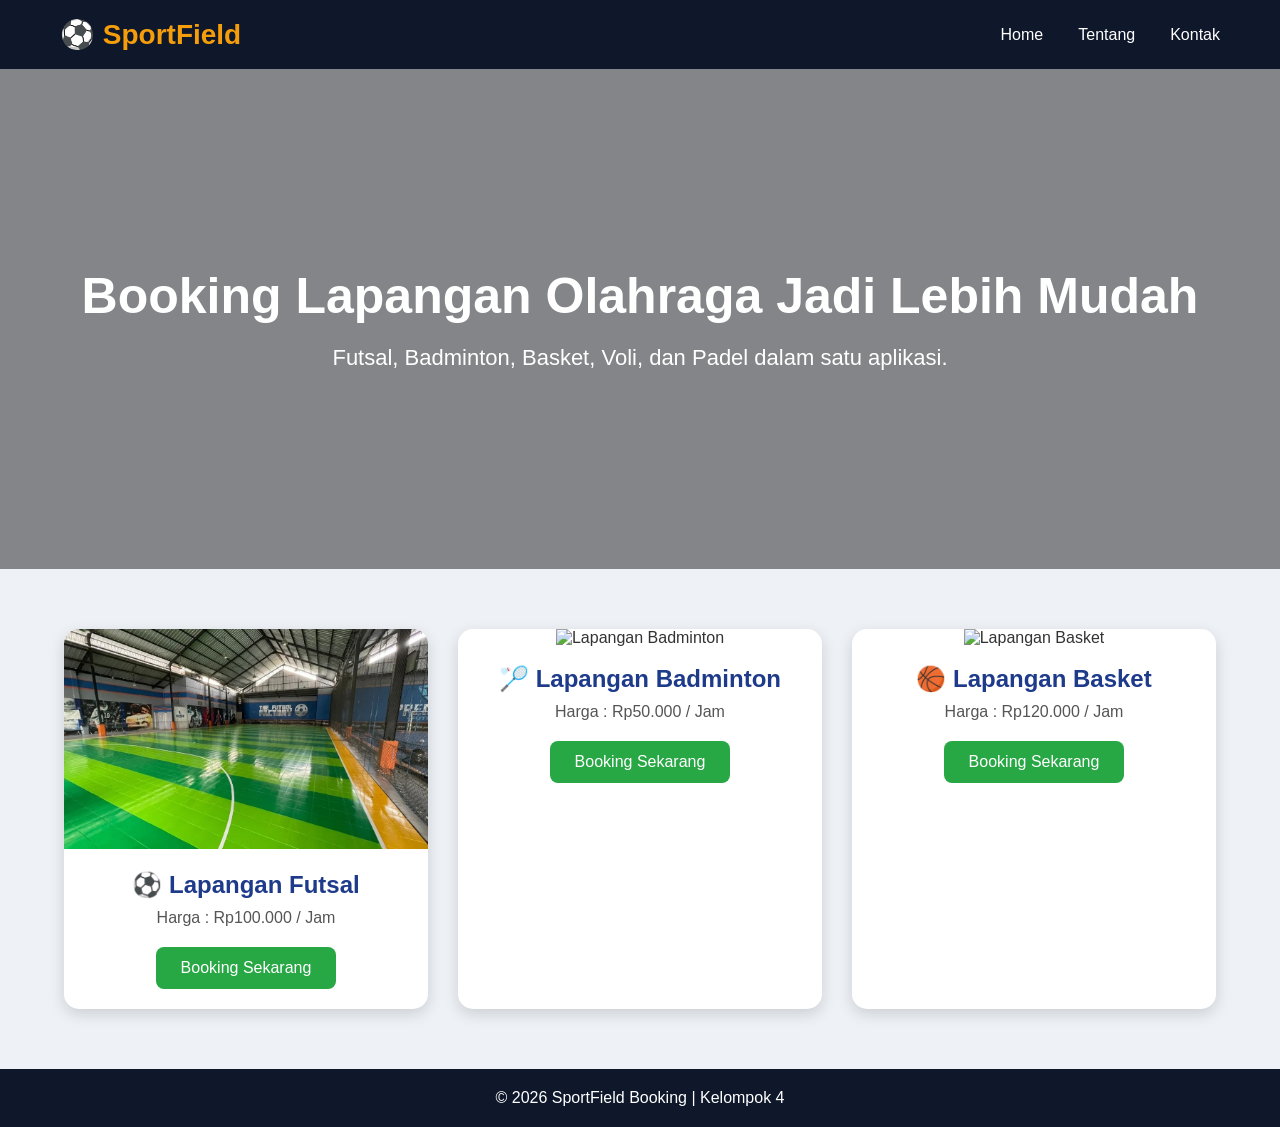
==== index.html @ d7b9b113 "membenarkan gambar" ====
<!DOCTYPE html>
<html lang="id">
<head>
    <meta charset="UTF-8">
    <meta name="viewport" content="width=device-width, initial-scale=1.0">
    <title>SportField Booking</title>
    <link rel="stylesheet" href="style.css">
</head>

<body>

    <nav class="navbar">
        <div class="logo">⚽ SportField</div>

        <ul>
            <li><a href="index.html">Home</a></li>
            <li><a href="tentang.html">Tentang</a></li>
            <li><a href="kontak.html">Kontak</a></li>
        </ul>
    </nav>

    <section class="hero">
        <div class="hero-text">
            <h1>Booking Lapangan Olahraga Jadi Lebih Mudah</h1>
            <p>Futsal, Badminton, Basket, Voli, dan Padel dalam satu aplikasi.</p>
        </div>
    </section>

    <section class="lapangan">

        <div class="card">
            <img src="image/futsal.webp" alt="Lapangan Futsal">
            <h2>⚽ Lapangan Futsal</h2>
            <p>Harga : Rp100.000 / Jam</p>
            <a href="booking.html">Booking Sekarang</a>
        </div>

        <div class="card">
            <img src="image/badminton.jpg" alt="Lapangan Badminton">
            <h2>🏸 Lapangan Badminton</h2>
            <p>Harga : Rp50.000 / Jam</p>
            <a href="booking.html">Booking Sekarang</a>
        </div>

        <div class="card">
            <img src="image/basket.jpg" alt="Lapangan Basket">
            <h2>🏀 Lapangan Basket</h2>
            <p>Harga : Rp120.000 / Jam</p>
            <a href="booking.html">Booking Sekarang</a>
        </div>

    </section>

    <footer>
        <p>© 2026 SportField Booking | Kelompok 4</p>
    </footer>

</body>
</html>
---- style.css ----
*{
    margin:0;
    padding:0;
    box-sizing:border-box;
}

body{
    font-family:'Poppins',sans-serif;
    background:#eef2f7;
    color:#333;
}

/* NAVBAR */

.navbar{
    background:#0f172a;
    display:flex;
    justify-content:space-between;
    align-items:center;
    padding:18px 60px;
}

.logo{
    font-size:28px;
    font-weight:bold;
    color:#f59e0b;
}

.navbar ul{
    display:flex;
    list-style:none;
    gap:35px;
}

.navbar ul li a{
    color:white;
    text-decoration:none;
    transition:.3s;
}

.navbar ul li a:hover{
    color:#f59e0b;
}

/* HERO */

.hero{
    height:500px;
    background:linear-gradient(rgba(0,0,0,.45),rgba(0,0,0,.45)),
    url("image/banner.jpg");
    background-size:cover;
    background-position:center;
    display:flex;
    justify-content:center;
    align-items:center;
    text-align:center;
    color:white;
}

.hero-text h1{
    font-size:50px;
    margin-bottom:20px;
}

.hero-text p{
    font-size:22px;
}

/* CARD */

.lapangan{
    width:90%;
    margin:60px auto;
    display:grid;
    grid-template-columns:repeat(auto-fit,minmax(300px,1fr));
    gap:30px;
}

.card{
    background:white;
    border-radius:15px;
    overflow:hidden;
    box-shadow:0 5px 15px rgba(0,0,0,.15);
    transition:.3s;
    text-align:center;
}

.card:hover{
    transform:translateY(-8px);
    box-shadow:0 10px 25px rgba(0,0,0,.25);
}

.card img{
    width:100%;
    height:220px;
    object-fit:cover;
}

.card h2{
    margin:18px 0 10px;
    color:#1e3a8a;
}

.card p{
    margin-bottom:20px;
    color:#555;
}

.card a{
    display:inline-block;
    margin-bottom:20px;
    padding:12px 25px;
    background:#28a745;
    color:white;
    text-decoration:none;
    border-radius:8px;
    transition:.3s;
}

.card a:hover{
    background:#1d7f33;
}

/* FORM */

form{
    width:450px;
    max-width:90%;
    margin:50px auto;
    background:white;
    padding:30px;
    border-radius:15px;
    box-shadow:0 5px 15px rgba(0,0,0,.15);
}

label{
    display:block;
    margin-top:15px;
    margin-bottom:8px;
    font-weight:bold;
}

input,
select{
    width:100%;
    padding:12px;
    border:1px solid #ccc;
    border-radius:8px;
    outline:none;
}

input:focus,
select:focus{
    border:2px solid #2563eb;
}

button{
    width:100%;
    margin-top:20px;
    padding:14px;
    border:none;
    border-radius:8px;
    background:#2563eb;
    color:white;
    font-size:16px;
    cursor:pointer;
}

button:hover{
    background:#1d4ed8;
}

#hasil{
    width:450px;
    max-width:90%;
    margin:20px auto;
    text-align:center;
    font-weight:bold;
    color:#2563eb;
}

/* TENTANG */

.tentang{
    width:90%;
    margin:60px auto;
    display:grid;
    grid-template-columns:repeat(auto-fit,minmax(300px,1fr));
    gap:30px;
}

.tentang .card{
    padding:25px;
    border-left:5px solid #2563eb;
}

.tentang h2{
    margin-bottom:15px;
    color:#2563eb;
}

.tentang p{
    line-height:1.7;
    text-align:justify;
}

/* FOOTER */

footer{
    background:#0f172a;
    color:white;
    text-align:center;
    padding:20px;
    margin-top:50px;
}
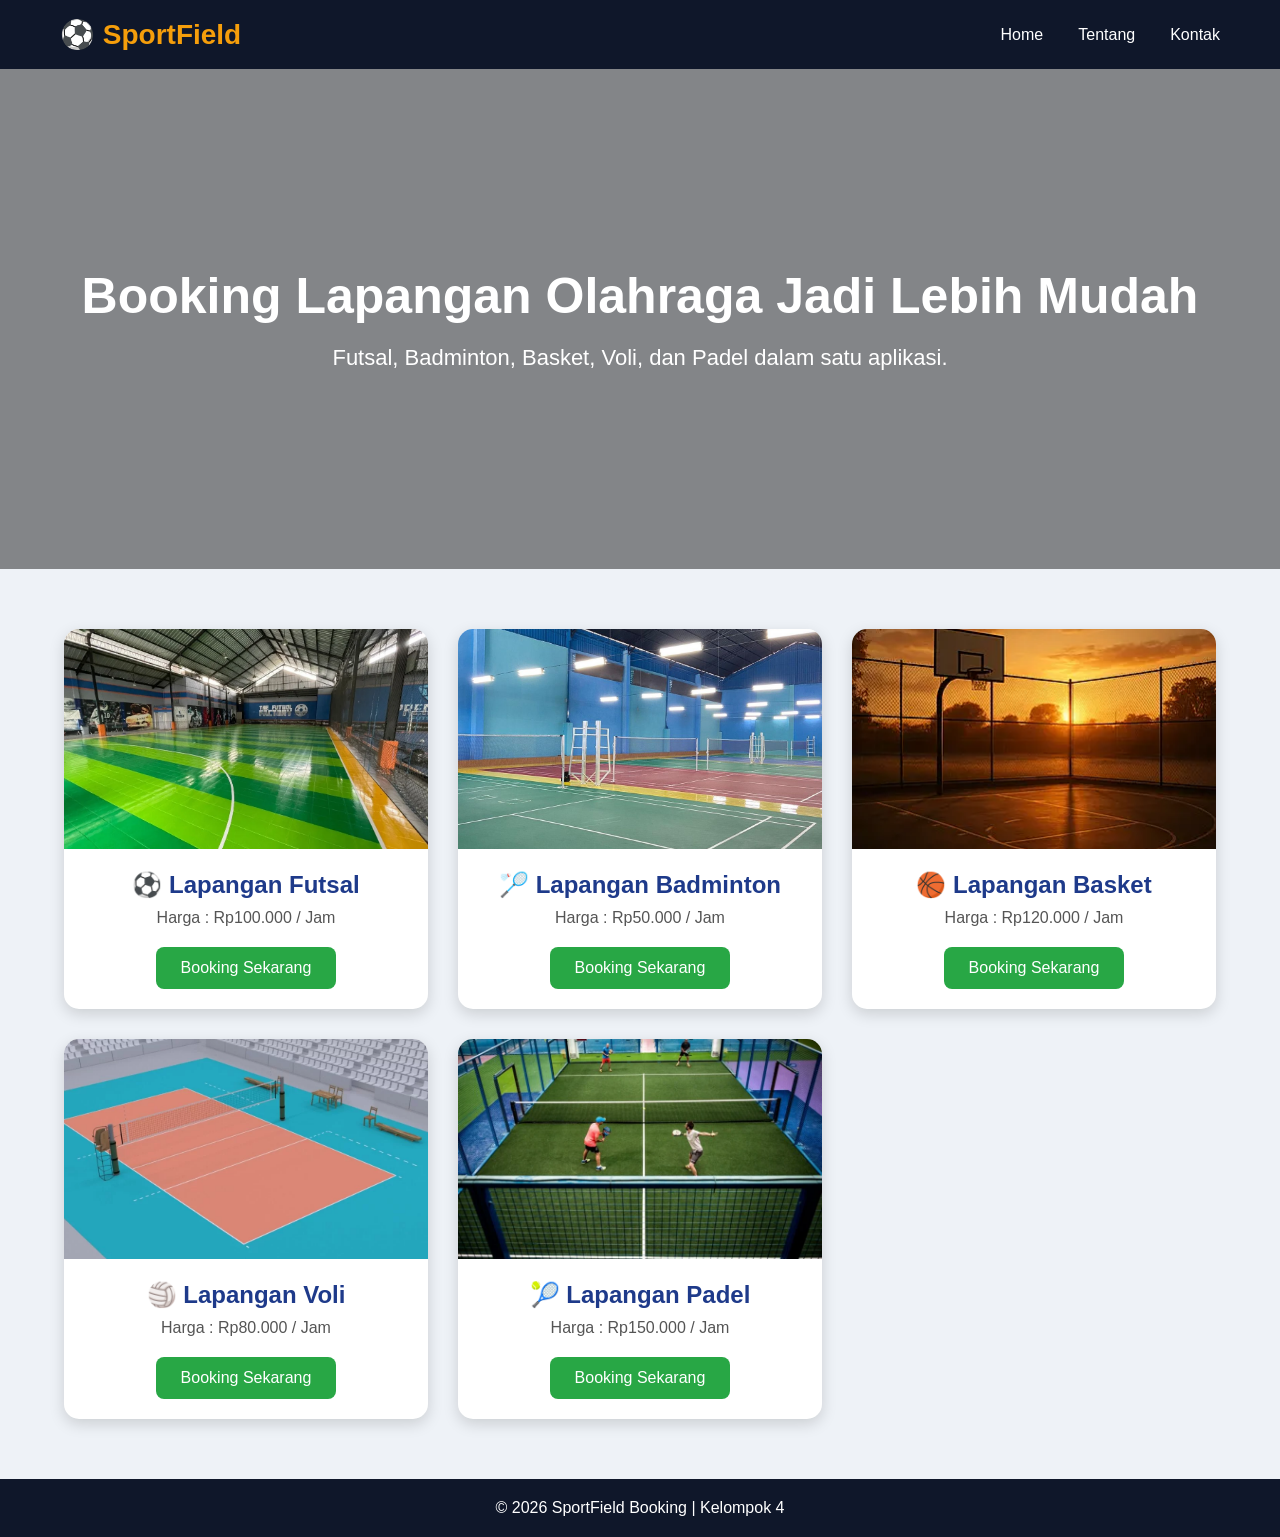
==== commit f76c6a83: "update" ====
--- a/index.html
+++ b/index.html
@@ -9,6 +9,7 @@
 
 <body>
 
+   
     <nav class="navbar">
         <div class="logo">⚽ SportField</div>
 
@@ -19,6 +20,7 @@
         </ul>
     </nav>
 
+
     <section class="hero">
         <div class="hero-text">
             <h1>Booking Lapangan Olahraga Jadi Lebih Mudah</h1>
@@ -26,6 +28,7 @@
         </div>
     </section>
 
+  
     <section class="lapangan">
 
         <div class="card">
@@ -36,21 +39,36 @@
         </div>
 
         <div class="card">
-            <img src="image/badminton.jpg" alt="Lapangan Badminton">
+            <img src="image/badminton.jpeg" alt="Lapangan Badminton">
             <h2>🏸 Lapangan Badminton</h2>
             <p>Harga : Rp50.000 / Jam</p>
             <a href="booking.html">Booking Sekarang</a>
         </div>
 
         <div class="card">
-            <img src="image/basket.jpg" alt="Lapangan Basket">
+            <img src="image/basket.webp" alt="Lapangan Basket">
             <h2>🏀 Lapangan Basket</h2>
             <p>Harga : Rp120.000 / Jam</p>
             <a href="booking.html">Booking Sekarang</a>
         </div>
 
+        <div class="card">
+            <img src="image/voli.webp" alt="Lapangan Voli">
+            <h2>🏐 Lapangan Voli</h2>
+            <p>Harga : Rp80.000 / Jam</p>
+            <a href="booking.html">Booking Sekarang</a>
+        </div>
+
+        <div class="card">
+            <img src="image/padel.webp" alt="Lapangan Padel">
+            <h2>🎾 Lapangan Padel</h2>
+            <p>Harga : Rp150.000 / Jam</p>
+            <a href="booking.html">Booking Sekarang</a>
+        </div>
+
     </section>
 
+  
     <footer>
         <p>© 2026 SportField Booking | Kelompok 4</p>
     </footer>
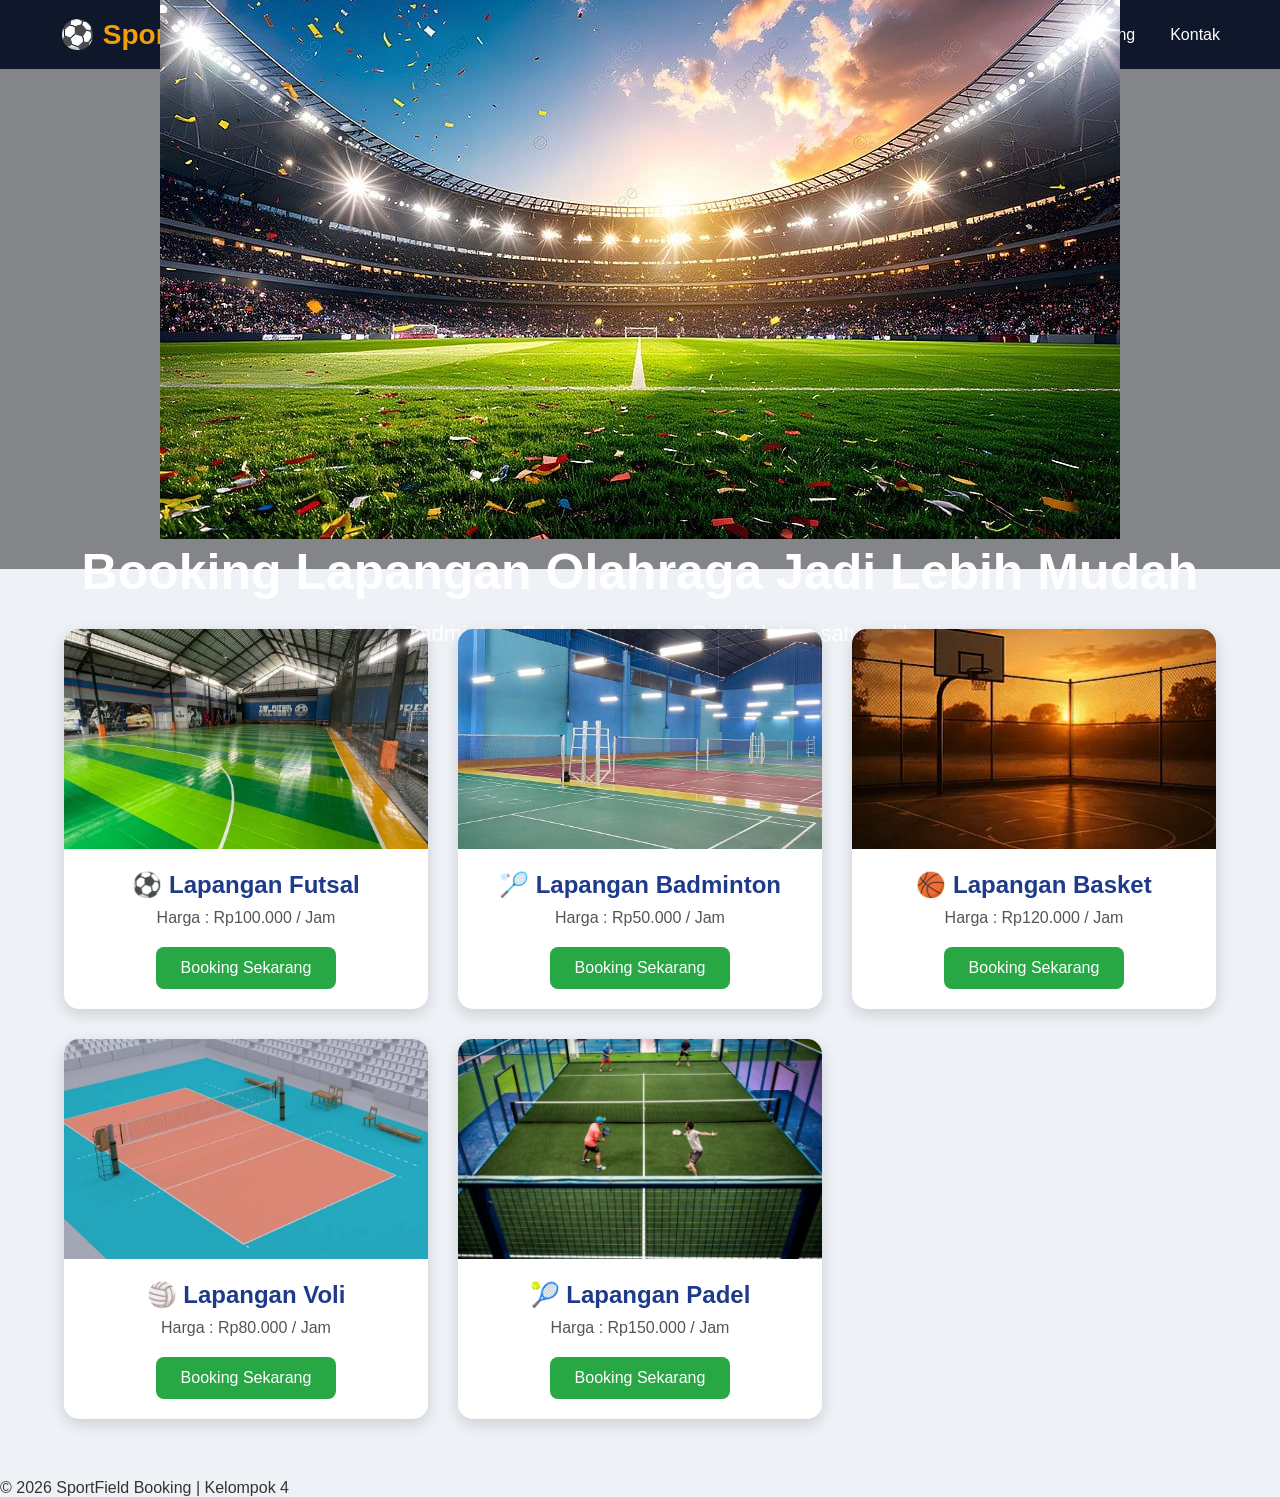
==== commit 262a7776: "update" ====
--- a/index.html
+++ b/index.html
@@ -23,6 +23,7 @@
 
     <section class="hero">
         <div class="hero-text">
+             <img src="image/lapangan.jpg">
             <h1>Booking Lapangan Olahraga Jadi Lebih Mudah</h1>
             <p>Futsal, Badminton, Basket, Voli, dan Padel dalam satu aplikasi.</p>
         </div>
--- a/style.css
+++ b/style.css
@@ -1,3 +1,7 @@
+.hero{
+    background: url("image/lapangan.jpg");
+}
+
 *{
     margin:0;
     padding:0;
@@ -124,92 +128,123 @@
 /* FORM */
 
 form{
-    width:450px;
+    width:600px;
     max-width:90%;
-    margin:50px auto;
-    background:white;
-    padding:30px;
-    border-radius:15px;
-    box-shadow:0 5px 15px rgba(0,0,0,.15);
+    margin:60px auto;
+    background:#fff;
+    padding:35px;
+    border-radius:18px;
+    box-shadow:0 10px 25px rgba(0,0,0,.15);
 }
 
 label{
     display:block;
-    margin-top:15px;
-    margin-bottom:8px;
-    font-weight:bold;
+    margin:15px 0 8px;
+    font-weight:600;
+    color:#1e293b;
 }
 
 input,
-select{
+select,
+textarea{
     width:100%;
     padding:12px;
-    border:1px solid #ccc;
-    border-radius:8px;
+    border:1px solid #d1d5db;
+    border-radius:10px;
+    font-size:16px;
     outline:none;
+    transition:.3s;
 }
 
 input:focus,
-select:focus{
-    border:2px solid #2563eb;
+select:focus,
+textarea:focus{
+    border-color:#2563eb;
+    box-shadow:0 0 8px rgba(37,99,235,.25);
+}
+
+textarea{
+    min-height:120px;
+    resize:vertical;
 }
 
 button{
     width:100%;
-    margin-top:20px;
+    margin-top:25px;
     padding:14px;
     border:none;
-    border-radius:8px;
+    border-radius:10px;
     background:#2563eb;
     color:white;
-    font-size:16px;
+    font-size:17px;
+    font-weight:bold;
     cursor:pointer;
+    transition:.3s;
 }
 
 button:hover{
     background:#1d4ed8;
-}
-
-#hasil{
-    width:450px;
-    max-width:90%;
-    margin:20px auto;
+    transform:translateY(-2px);
+}
+
+.kontak{
+    width:90%;
+    max-width:1200px;
+    margin:60px auto;
+    display:grid;
+    grid-template-columns:repeat(auto-fit,minmax(280px,1fr));
+    gap:25px;
+}
+
+.kontak .card{
+    padding:30px;
+}
+
+.maps{
+    width:90%;
+    max-width:1200px;
+    margin:60px auto;
+}
+
+.maps h2{
+    margin-bottom:20px;
+    color:#1e3a8a;
+}
+
+.hubungi{
+    width:90%;
+    max-width:900px;
+    margin:60px auto;
     text-align:center;
-    font-weight:bold;
-    color:#2563eb;
-}
-
-/* TENTANG */
-
-.tentang{
-    width:90%;
-    margin:60px auto;
-    display:grid;
-    grid-template-columns:repeat(auto-fit,minmax(300px,1fr));
-    gap:30px;
-}
-
-.tentang .card{
-    padding:25px;
-    border-left:5px solid #2563eb;
-}
-
-.tentang h2{
+}
+
+.hubungi h2{
+    color:#1e3a8a;
     margin-bottom:15px;
-    color:#2563eb;
-}
-
-.tentang p{
-    line-height:1.7;
-    text-align:justify;
-}
-
-/* FOOTER */
-
-footer{
-    background:#0f172a;
-    color:white;
-    text-align:center;
-    padding:20px;
-    margin-top:50px;
+}
+
+.hubungi p{
+    margin-bottom:25px;
+    font-size:18px;
+}
+
+.wa{
+    position:fixed;
+    right:25px;
+    bottom:25px;
+    width:60px;
+    height:60px;
+    background:#25D366;
+    color:white;
+    border-radius:50%;
+    display:flex;
+    justify-content:center;
+    align-items:center;
+    text-decoration:none;
+    font-size:28px;
+    box-shadow:0 5px 15px rgba(0,0,0,.3);
+}
+
+.wa:hover{
+    transform:scale(1.1);
 }
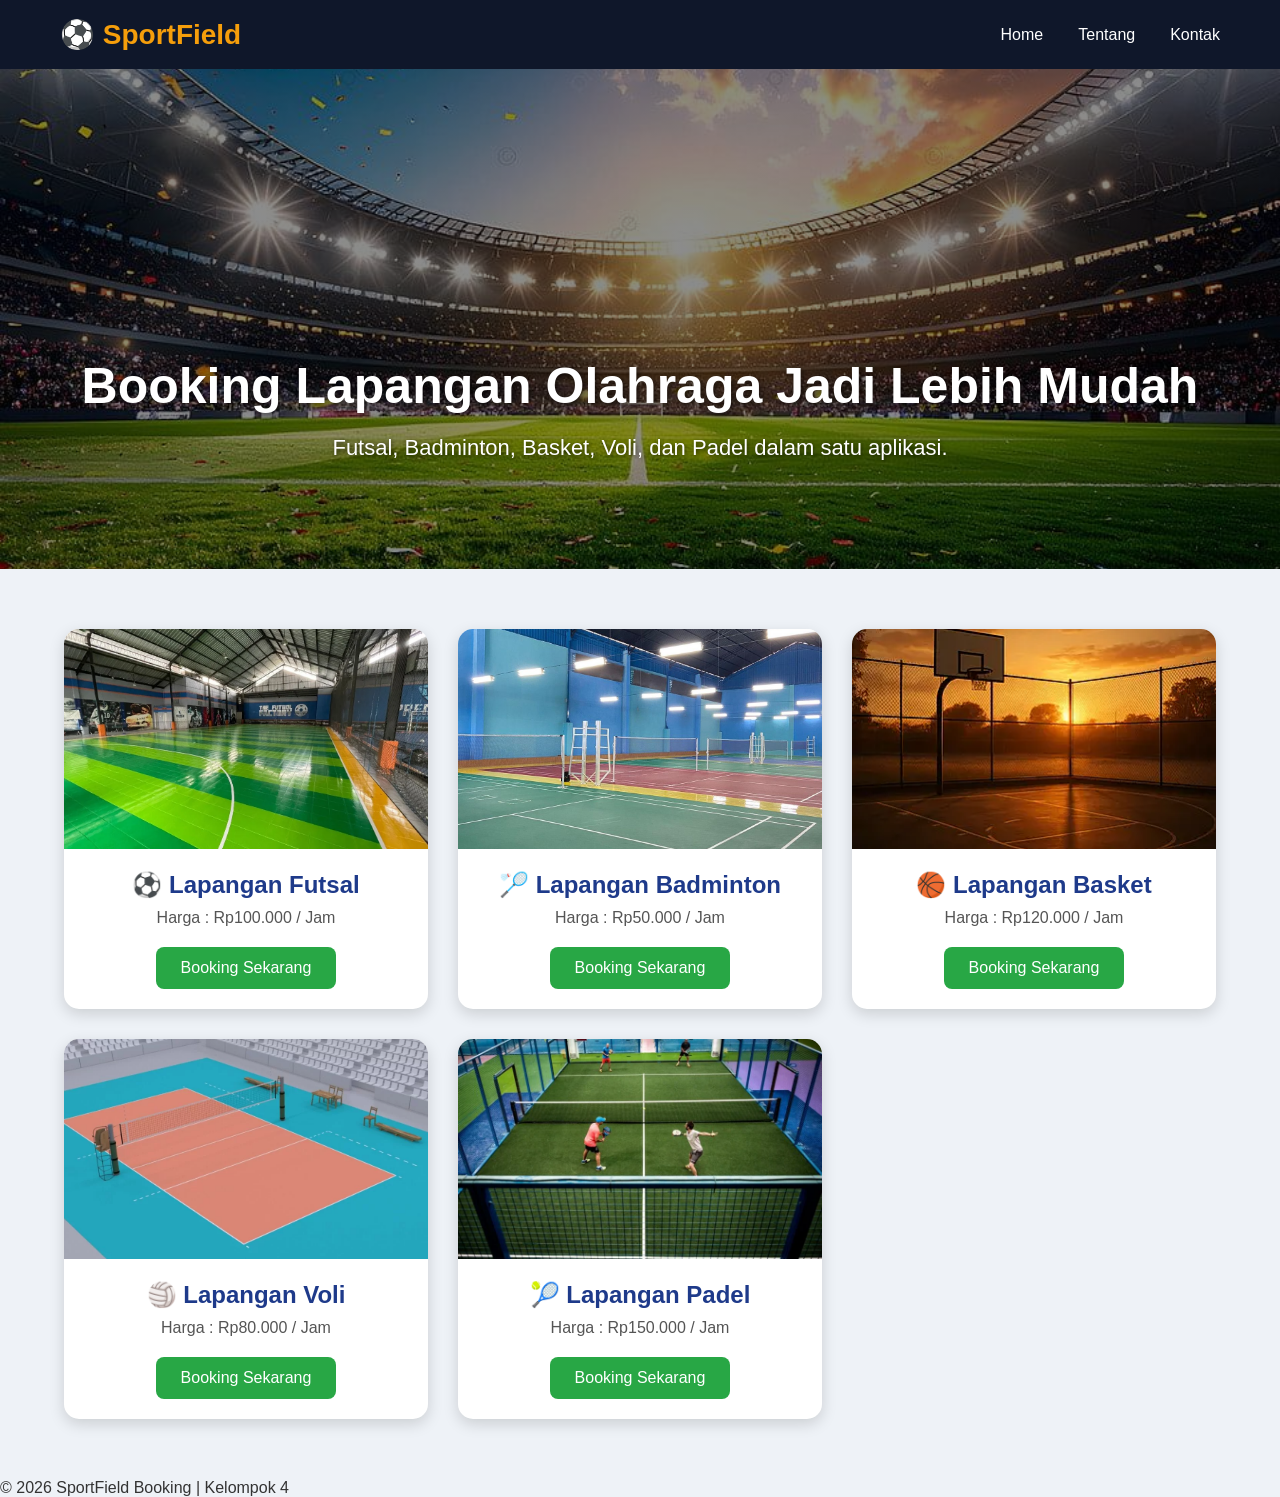
==== commit 94ab8a6e: "update" ====
--- a/index.html
+++ b/index.html
@@ -22,12 +22,12 @@
 
 
     <section class="hero">
-        <div class="hero-text">
-             <img src="image/lapangan.jpg">
-            <h1>Booking Lapangan Olahraga Jadi Lebih Mudah</h1>
-            <p>Futsal, Badminton, Basket, Voli, dan Padel dalam satu aplikasi.</p>
-        </div>
-    </section>
+    <img src="image/lapangan.jpg" alt="Lapangan Olahraga" class="hero-img">
+    <div class="hero-text">
+        <h1>Booking Lapangan Olahraga Jadi Lebih Mudah</h1>
+        <p>Futsal, Badminton, Basket, Voli, dan Padel dalam satu aplikasi.</p>
+    </div>
+</section>
 
   
     <section class="lapangan">
--- a/style.css
+++ b/style.css
@@ -1,3 +1,37 @@
+.hero {
+    position: relative;
+    width: 100%;
+    height: 500px;
+    overflow: hidden;
+}
+
+.hero-img {
+    width: 100%;
+    height: 100%;
+    object-fit: cover;
+    position: absolute;
+    top: 0;
+    left: 0;
+    z-index: -1;
+}
+
+.hero-text {
+    position: relative;
+    z-index: 1;
+    text-align: center;
+    color: white;
+    padding-top: 180px;
+}
+
+.hero-text h1 {
+    font-size: 2.5rem;
+    text-shadow: 2px 2px 6px rgba(0,0,0,0.6);
+}
+
+.hero-text p {
+    font-size: 1.1rem;
+    text-shadow: 1px 1px 4px rgba(0,0,0,0.6);
+}
 .hero{
     background: url("image/lapangan.jpg");
 }
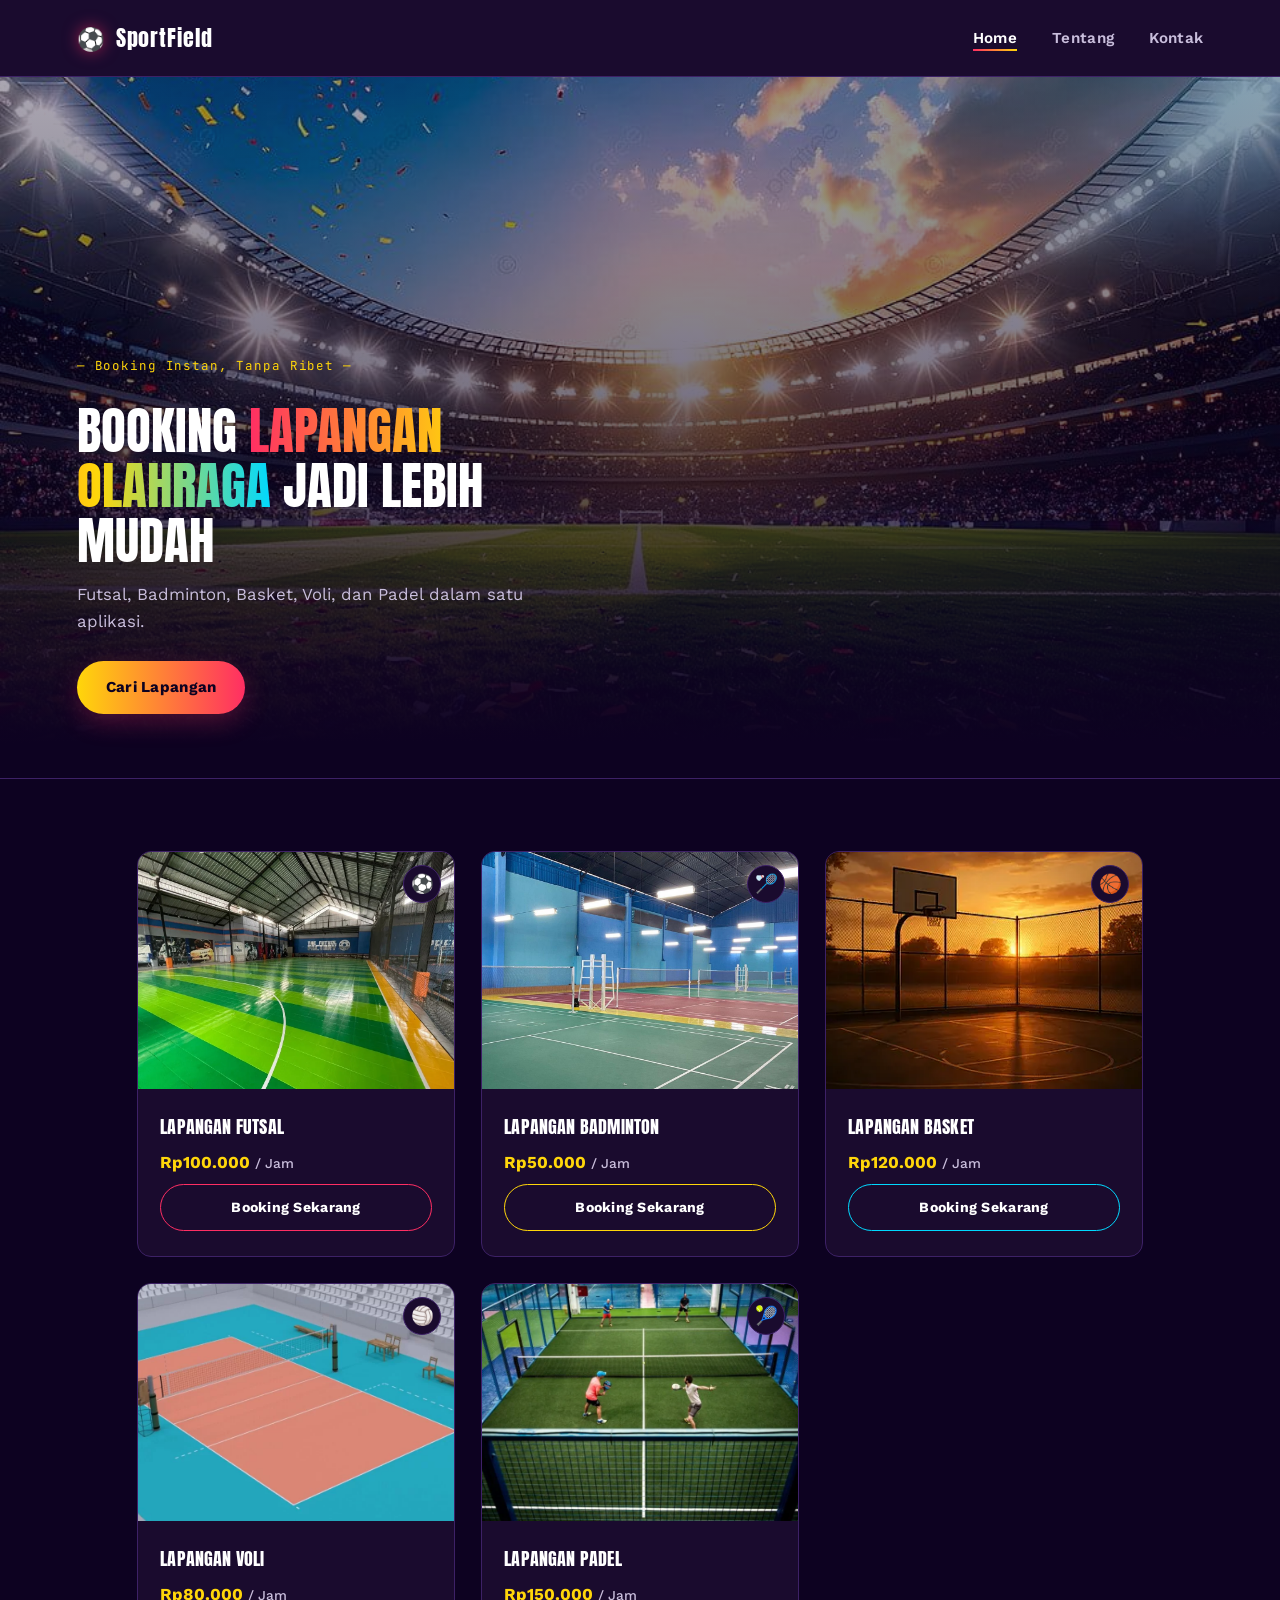
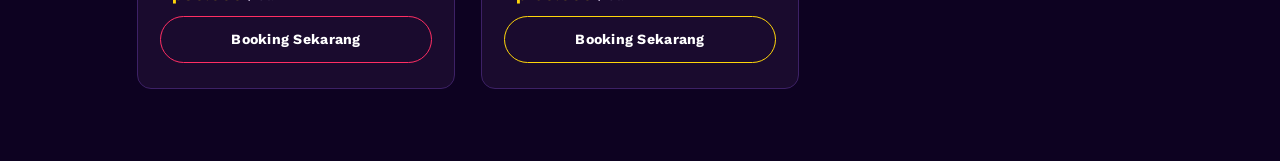
==== commit fcd4c953: "update" ====
--- a/index.html
+++ b/index.html
@@ -4,75 +4,91 @@
     <meta charset="UTF-8">
     <meta name="viewport" content="width=device-width, initial-scale=1.0">
     <title>SportField Booking</title>
+    <link rel="preconnect" href="https://fonts.googleapis.com">
+    <link rel="preconnect" href="https://fonts.gstatic.com" crossorigin>
+    <link href="https://fonts.googleapis.com/css2?family=Anton&family=Work+Sans:wght@400;500;600;700&family=JetBrains+Mono:wght@500;700&display=swap" rel="stylesheet">
     <link rel="stylesheet" href="style.css">
 </head>
 
 <body>
 
-   
-    <nav class="navbar">
-        <div class="logo">⚽ SportField</div>
+<nav class="navbar">
+    <div class="logo"><span class="logo-mark">⚽</span> SportField</div>
 
-        <ul>
-            <li><a href="index.html">Home</a></li>
-            <li><a href="tentang.html">Tentang</a></li>
-            <li><a href="kontak.html">Kontak</a></li>
-        </ul>
-    </nav>
+    <ul>
+        <li><a href="index.html" class="active">Home</a></li>
+        <li><a href="tentang.html">Tentang</a></li>
+        <li><a href="kontak.html">Kontak</a></li>
+    </ul>
+</nav>
 
-
-    <section class="hero">
+<section class="hero">
     <img src="image/lapangan.jpg" alt="Lapangan Olahraga" class="hero-img">
+    <div class="hero-overlay"></div>
     <div class="hero-text">
-        <h1>Booking Lapangan Olahraga Jadi Lebih Mudah</h1>
+        <span class="eyebrow">— Booking Instan, Tanpa Ribet —</span>
+        <h1>Booking <span>Lapangan Olahraga</span> Jadi Lebih Mudah</h1>
         <p>Futsal, Badminton, Basket, Voli, dan Padel dalam satu aplikasi.</p>
+        <a href="booking.html" class="btn-cta">Cari Lapangan</a>
     </div>
 </section>
 
-  
-    <section class="lapangan">
+<section class="lapangan">
 
-        <div class="card">
+    <div class="card">
+        <div class="card-img">
             <img src="image/futsal.webp" alt="Lapangan Futsal">
-            <h2>⚽ Lapangan Futsal</h2>
-            <p>Harga : Rp100.000 / Jam</p>
-            <a href="booking.html">Booking Sekarang</a>
+            <span class="card-badge">⚽</span>
         </div>
+        <div class="card-body">
+            <h2>Lapangan Futsal</h2>
+            <p class="price">Rp100.000 <span>/ Jam</span></p>
+            <a href="booking.html" class="btn-book">Booking Sekarang</a>
+        </div>
+    </div>
 
-        <div class="card">
+    <div class="card">
+        <div class="card-img">
             <img src="image/badminton.jpeg" alt="Lapangan Badminton">
-            <h2>🏸 Lapangan Badminton</h2>
-            <p>Harga : Rp50.000 / Jam</p>
-            <a href="booking.html">Booking Sekarang</a>
+            <span class="card-badge">🏸</span>
         </div>
+        <div class="card-body">
+            <h2>Lapangan Badminton</h2>
+            <p class="price">Rp50.000 <span>/ Jam</span></p>
+            <a href="booking.html" class="btn-book">Booking Sekarang</a>
+        </div>
+    </div>
 
-        <div class="card">
+    <div class="card">
+        <div class="card-img">
             <img src="image/basket.webp" alt="Lapangan Basket">
-            <h2>🏀 Lapangan Basket</h2>
-            <p>Harga : Rp120.000 / Jam</p>
-            <a href="booking.html">Booking Sekarang</a>
+            <span class="card-badge">🏀</span>
         </div>
+        <div class="card-body">
+            <h2>Lapangan Basket</h2>
+            <p class="price">Rp120.000 <span>/ Jam</span></p>
+            <a href="booking.html" class="btn-book">Booking Sekarang</a>
+        </div>
+    </div>
 
-        <div class="card">
+    <div class="card">
+        <div class="card-img">
             <img src="image/voli.webp" alt="Lapangan Voli">
-            <h2>🏐 Lapangan Voli</h2>
-            <p>Harga : Rp80.000 / Jam</p>
-            <a href="booking.html">Booking Sekarang</a>
+            <span class="card-badge">🏐</span>
         </div>
+        <div class="card-body">
+            <h2>Lapangan Voli</h2>
+            <p class="price">Rp80.000 <span>/ Jam</span></p>
+            <a href="booking.html" class="btn-book">Booking Sekarang</a>
+        </div>
+    </div>
 
-        <div class="card">
+    <div class="card">
+        <div class="card-img">
             <img src="image/padel.webp" alt="Lapangan Padel">
-            <h2>🎾 Lapangan Padel</h2>
-            <p>Harga : Rp150.000 / Jam</p>
-            <a href="booking.html">Booking Sekarang</a>
+            <span class="card-badge">🎾</span>
         </div>
-
-    </section>
-
-  
-    <footer>
-        <p>© 2026 SportField Booking | Kelompok 4</p>
-    </footer>
-
-</body>
-</html>+        <div class="card-body">
+            <h2>Lapangan Padel</h2>
+            <p class="price">Rp150.000 <span>/ Jam</span></p>
+            <a href="booking.html" class="btn-book">Booking Sekarang</a>
--- a/style.css
+++ b/style.css
@@ -1,284 +1,747 @@
+:root {
+    --pitch: #0D0221;
+    --pitch-2: #1A0B2E;
+    --line: #3D2166;
+    --magenta: #FF2E63;
+    --yellow: #FFD60A;
+    --cyan: #00D9FF;
+    --ink: #FFFFFF;
+    --ink-dim: #C9BEDC;
+}
+
+* {
+    margin: 0;
+    padding: 0;
+    box-sizing: border-box;
+}
+
+html {
+    scroll-behavior: smooth;
+}
+
+body {
+    background: var(--pitch);
+    color: var(--ink);
+    font-family: 'Work Sans', sans-serif;
+    line-height: 1.6;
+    overflow-x: hidden;
+}
+
+.navbar {
+    display: flex;
+    justify-content: space-between;
+    align-items: center;
+    padding: 20px 6vw;
+    background: var(--pitch-2);
+    border-bottom: 1px solid var(--line);
+    position: sticky;
+    top: 0;
+    z-index: 10;
+}
+
+.logo {
+    font-family: 'Anton', sans-serif;
+    letter-spacing: 0.04em;
+    font-size: 1.4rem;
+    color: var(--ink);
+    display: flex;
+    align-items: center;
+    gap: 10px;
+}
+
+.logo-mark {
+    display: inline-flex;
+    filter: drop-shadow(0 0 8px rgba(255, 46, 99, 0.55));
+}
+
+.navbar ul {
+    list-style: none;
+    display: flex;
+    gap: 2.2rem;
+}
+
+.navbar a {
+    text-decoration: none;
+    color: var(--ink-dim);
+    font-weight: 600;
+    font-size: 0.95rem;
+    letter-spacing: 0.02em;
+    position: relative;
+    padding-bottom: 4px;
+    transition: color 0.2s ease;
+}
+
+.navbar a::after {
+    content: "";
+    position: absolute;
+    left: 0;
+    bottom: 0;
+    width: 0%;
+    height: 2px;
+    background: linear-gradient(90deg, var(--magenta), var(--yellow));
+    transition: width 0.25s ease;
+}
+
+.navbar a:hover,
+.navbar a.active {
+    color: var(--ink);
+}
+
+.navbar a:hover::after,
+.navbar a.active::after {
+    width: 100%;
+}
+
+.page-header {
+    position: relative;
+    padding: 6.5rem 6vw 5rem;
+    text-align: center;
+    overflow: hidden;
+    background: var(--pitch);
+    border-bottom: 1px solid var(--line);
+}
+
+.page-header::before {
+    content: "";
+    position: absolute;
+    inset: 0;
+    background:
+        radial-gradient(ellipse 60% 50% at 20% 0%, rgba(255, 46, 99, 0.25), transparent 60%),
+        radial-gradient(ellipse 60% 50% at 80% 10%, rgba(0, 217, 255, 0.22), transparent 60%),
+        radial-gradient(ellipse 50% 40% at 50% 100%, rgba(255, 214, 10, 0.12), transparent 60%);
+    pointer-events: none;
+}
+
+.page-header-inner {
+    position: relative;
+    z-index: 1;
+    max-width: 720px;
+    margin: 0 auto;
+}
+
+.eyebrow {
+    display: inline-block;
+    font-family: 'JetBrains Mono', monospace;
+    font-size: 0.78rem;
+    letter-spacing: 0.15em;
+    color: var(--yellow);
+    margin-bottom: 1.1rem;
+}
+
+.page-header h1 {
+    font-family: 'Anton', sans-serif;
+    font-weight: 400;
+    font-size: clamp(2.3rem, 6vw, 3.8rem);
+    line-height: 1.05;
+    letter-spacing: 0.01em;
+    text-transform: uppercase;
+}
+
+.page-header h1 span {
+    background: linear-gradient(90deg, var(--magenta), var(--yellow) 55%, var(--cyan));
+    -webkit-background-clip: text;
+    background-clip: text;
+    color: transparent;
+}
+
+.page-header p {
+    margin-top: 1rem;
+    color: var(--ink-dim);
+    font-size: 1.05rem;
+}
+
 .hero {
     position: relative;
-    width: 100%;
-    height: 500px;
+    height: 78vh;
+    min-height: 460px;
     overflow: hidden;
+    display: flex;
+    align-items: flex-end;
+    border-bottom: 1px solid var(--line);
 }
 
 .hero-img {
+    position: absolute;
+    inset: 0;
     width: 100%;
     height: 100%;
     object-fit: cover;
+    filter: saturate(1.05) contrast(1.02);
+}
+
+.hero-overlay {
+    position: absolute;
+    inset: 0;
+    background:
+        linear-gradient(0deg, var(--pitch) 5%, rgba(13, 2, 33, 0.55) 55%, rgba(13, 2, 33, 0.35) 100%),
+        radial-gradient(ellipse 70% 60% at 15% 100%, rgba(255, 46, 99, 0.35), transparent 60%),
+        radial-gradient(ellipse 60% 50% at 90% 0%, rgba(0, 217, 255, 0.28), transparent 60%);
+}
+
+.hero-text {
+    position: relative;
+    z-index: 1;
+    max-width: 640px;
+    padding: 0 6vw 4rem;
+}
+
+.hero-text .eyebrow {
+    color: var(--yellow);
+}
+
+.hero-text h1 {
+    font-family: 'Anton', sans-serif;
+    font-weight: 400;
+    font-size: clamp(2rem, 5vw, 3.2rem);
+    line-height: 1.08;
+    text-transform: uppercase;
+    margin: 0.6rem 0 0.8rem;
+}
+
+.hero-text h1 span {
+    background: linear-gradient(90deg, var(--magenta), var(--yellow) 55%, var(--cyan));
+    -webkit-background-clip: text;
+    background-clip: text;
+    color: transparent;
+}
+
+.hero-text p {
+    color: var(--ink-dim);
+    font-size: 1.05rem;
+    margin-bottom: 1.6rem;
+}
+
+.btn-cta {
+    display: inline-block;
+    text-decoration: none;
+    font-family: 'Work Sans', sans-serif;
+    font-weight: 700;
+    font-size: 0.95rem;
+    letter-spacing: 0.02em;
+    color: var(--pitch);
+    background: linear-gradient(90deg, var(--yellow), var(--magenta));
+    padding: 0.9rem 1.8rem;
+    border-radius: 999px;
+    transition: transform 0.2s ease, box-shadow 0.2s ease;
+    box-shadow: 0 8px 24px rgba(255, 46, 99, 0.25);
+}
+
+.btn-cta:hover {
+    transform: translateY(-2px);
+    box-shadow: 0 12px 30px rgba(255, 46, 99, 0.35);
+}
+
+.lapangan {
+    display: grid;
+    grid-template-columns: repeat(3, 1fr);
+    gap: 1.6rem;
+    max-width: 1160px;
+    margin: 4.5rem auto;
+    padding: 0 6vw;
+}
+
+.lapangan .card {
+    background: var(--pitch-2);
+    border: 1px solid var(--line);
+    border-radius: 14px;
+    overflow: hidden;
+    padding: 0;
+    display: flex;
+    flex-direction: column;
+}
+
+.lapangan .card::before {
+    content: none;
+}
+
+.card-img {
+    position: relative;
+    aspect-ratio: 4 / 3;
+    overflow: hidden;
+}
+
+.card-img img {
+    width: 100%;
+    height: 100%;
+    object-fit: cover;
+    display: block;
+    transition: transform 0.35s ease;
+}
+
+.lapangan .card:hover .card-img img {
+    transform: scale(1.06);
+}
+
+.card-badge {
+    position: absolute;
+    top: 0.8rem;
+    right: 0.8rem;
+    width: 2.4rem;
+    height: 2.4rem;
+    border-radius: 50%;
+    background: var(--pitch-2);
+    border: 1px solid var(--line);
+    display: flex;
+    align-items: center;
+    justify-content: center;
+    font-size: 1.15rem;
+}
+
+.card-body {
+    padding: 1.4rem 1.4rem 1.6rem;
+    display: flex;
+    flex-direction: column;
+    gap: 0.5rem;
+    flex: 1;
+}
+
+.card-body h2 {
+    font-family: 'Anton', sans-serif;
+    font-weight: 400;
+    font-size: 1.15rem;
+    text-transform: uppercase;
+    letter-spacing: 0.01em;
+}
+
+.card-body .price {
+    color: var(--yellow);
+    font-weight: 700;
+    font-size: 1.05rem;
+}
+
+.card-body .price span {
+    color: var(--ink-dim);
+    font-weight: 500;
+    font-size: 0.85rem;
+}
+
+.btn-book {
+    margin-top: auto;
+    display: inline-block;
+    text-align: center;
+    text-decoration: none;
+    font-weight: 700;
+    font-size: 0.88rem;
+    letter-spacing: 0.02em;
+    color: var(--ink);
+    background: transparent;
+    border: 1.5px solid var(--cyan);
+    padding: 0.7rem 1rem;
+    border-radius: 999px;
+    transition: background 0.2s ease, color 0.2s ease, transform 0.2s ease;
+}
+
+.btn-book:hover {
+    background: linear-gradient(90deg, var(--cyan), var(--magenta));
+    border-color: transparent;
+    color: var(--pitch);
+    transform: translateY(-2px);
+}
+
+.lapangan .card:nth-child(3n+1) .btn-book { border-color: var(--magenta); }
+.lapangan .card:nth-child(3n+2) .btn-book { border-color: var(--yellow); }
+.lapangan .card:nth-child(3n+3) .btn-book { border-color: var(--cyan); }
+
+.tentang {
+    display: grid;
+    grid-template-columns: repeat(2, 1fr);
+    gap: 1.6rem;
+    max-width: 1080px;
+    margin: 4.5rem auto;
+    padding: 0 6vw;
+}
+
+.tentang .card {
+    position: relative;
+    background: var(--pitch-2);
+    border: 1px solid var(--line);
+    border-radius: 10px;
+    padding: 2.2rem 2rem 2rem;
+    transition: transform 0.25s ease, border-color 0.25s ease;
+    overflow: hidden;
+    text-align: left;
+}
+
+.tentang .card:hover {
+    transform: translateY(-4px);
+    border-color: var(--magenta);
+}
+
+.tentang .card::before {
+    content: "";
     position: absolute;
     top: 0;
     left: 0;
-    z-index: -1;
-}
-
-.hero-text {
-    position: relative;
-    z-index: 1;
+    right: 0;
+    height: 4px;
+    background: linear-gradient(90deg, var(--magenta), var(--yellow), var(--cyan));
+}
+
+.card-wide {
+    grid-column: 1 / -1;
+}
+
+.card-tag {
+    font-family: 'JetBrains Mono', monospace;
+    font-size: 0.72rem;
+    letter-spacing: 0.14em;
+    color: var(--yellow);
+    margin-bottom: 0.8rem;
+}
+
+.tentang .card h2 {
+    font-family: 'Anton', sans-serif;
+    font-weight: 400;
+    font-size: 1.4rem;
+    letter-spacing: 0.01em;
+    text-transform: uppercase;
+    margin-bottom: 1rem;
+    display: flex;
+    align-items: center;
+    gap: 0.6rem;
+}
+
+.tentang .card .ico {
+    font-size: 1.3rem;
+}
+
+.tentang .card p {
+    color: var(--ink-dim);
+    font-size: 0.98rem;
+    line-height: 1.7;
+}
+
+.goal-list {
+    list-style: none;
+    display: flex;
+    flex-direction: column;
+    gap: 0.85rem;
+}
+
+.goal-list li {
+    position: relative;
+    padding-left: 1.5rem;
+    color: var(--ink-dim);
+    font-size: 0.98rem;
+}
+
+.goal-list li::before {
+    content: "";
+    position: absolute;
+    left: 0;
+    top: 0.5em;
+    width: 8px;
+    height: 8px;
+    background: var(--cyan);
+    border-radius: 2px;
+    transform: rotate(45deg);
+}
+
+.goal-list li:nth-child(2)::before { background: var(--magenta); }
+.goal-list li:nth-child(3)::before { background: var(--yellow); }
+.goal-list li:nth-child(4)::before { background: var(--cyan); }
+
+.facility-grid {
+    display: grid;
+    grid-template-columns: repeat(3, 1fr);
+    gap: 0.9rem;
+}
+
+.facility-tile {
+    display: flex;
+    flex-direction: column;
+    align-items: center;
+    gap: 0.6rem;
+    padding: 1.4rem 0.8rem;
+    background: var(--pitch);
+    border: 1px solid var(--line);
+    border-radius: 8px;
     text-align: center;
-    color: white;
-    padding-top: 180px;
-}
-
-.hero-text h1 {
-    font-size: 2.5rem;
-    text-shadow: 2px 2px 6px rgba(0,0,0,0.6);
-}
-
-.hero-text p {
-    font-size: 1.1rem;
-    text-shadow: 1px 1px 4px rgba(0,0,0,0.6);
-}
-.hero{
-    background: url("image/lapangan.jpg");
-}
-
-*{
-    margin:0;
-    padding:0;
-    box-sizing:border-box;
-}
-
-body{
-    font-family:'Poppins',sans-serif;
-    background:#eef2f7;
-    color:#333;
-}
-
-/* NAVBAR */
-
-.navbar{
-    background:#0f172a;
-    display:flex;
-    justify-content:space-between;
-    align-items:center;
-    padding:18px 60px;
-}
-
-.logo{
-    font-size:28px;
-    font-weight:bold;
-    color:#f59e0b;
-}
-
-.navbar ul{
-    display:flex;
-    list-style:none;
-    gap:35px;
-}
-
-.navbar ul li a{
-    color:white;
-    text-decoration:none;
-    transition:.3s;
-}
-
-.navbar ul li a:hover{
-    color:#f59e0b;
-}
-
-/* HERO */
-
-.hero{
-    height:500px;
-    background:linear-gradient(rgba(0,0,0,.45),rgba(0,0,0,.45)),
-    url("image/banner.jpg");
-    background-size:cover;
-    background-position:center;
-    display:flex;
-    justify-content:center;
-    align-items:center;
-    text-align:center;
-    color:white;
-}
-
-.hero-text h1{
-    font-size:50px;
-    margin-bottom:20px;
-}
-
-.hero-text p{
-    font-size:22px;
-}
-
-/* CARD */
-
-.lapangan{
-    width:90%;
-    margin:60px auto;
-    display:grid;
-    grid-template-columns:repeat(auto-fit,minmax(300px,1fr));
-    gap:30px;
-}
-
-.card{
-    background:white;
-    border-radius:15px;
-    overflow:hidden;
-    box-shadow:0 5px 15px rgba(0,0,0,.15);
-    transition:.3s;
-    text-align:center;
-}
-
-.card:hover{
-    transform:translateY(-8px);
-    box-shadow:0 10px 25px rgba(0,0,0,.25);
-}
-
-.card img{
-    width:100%;
-    height:220px;
-    object-fit:cover;
-}
-
-.card h2{
-    margin:18px 0 10px;
-    color:#1e3a8a;
-}
-
-.card p{
-    margin-bottom:20px;
-    color:#555;
-}
-
-.card a{
-    display:inline-block;
-    margin-bottom:20px;
-    padding:12px 25px;
-    background:#28a745;
-    color:white;
-    text-decoration:none;
-    border-radius:8px;
-    transition:.3s;
-}
-
-.card a:hover{
-    background:#1d7f33;
-}
-
-/* FORM */
-
-form{
-    width:600px;
-    max-width:90%;
-    margin:60px auto;
-    background:#fff;
-    padding:35px;
-    border-radius:18px;
-    box-shadow:0 10px 25px rgba(0,0,0,.15);
-}
-
-label{
-    display:block;
-    margin:15px 0 8px;
-    font-weight:600;
-    color:#1e293b;
+    font-size: 0.88rem;
+    font-weight: 600;
+    color: var(--ink);
+    transition: transform 0.2s ease, box-shadow 0.2s ease, border-color 0.2s ease;
+}
+
+.facility-tile:nth-child(6n+1) { --tile-accent: var(--magenta); }
+.facility-tile:nth-child(6n+2) { --tile-accent: var(--yellow); }
+.facility-tile:nth-child(6n+3) { --tile-accent: var(--cyan); }
+.facility-tile:nth-child(6n+4) { --tile-accent: var(--cyan); }
+.facility-tile:nth-child(6n+5) { --tile-accent: var(--magenta); }
+.facility-tile:nth-child(6n+6) { --tile-accent: var(--yellow); }
+
+.facility-tile:hover {
+    transform: translateY(-3px) scale(1.02);
+    border-color: var(--tile-accent, var(--magenta));
+    box-shadow: 0 8px 24px color-mix(in srgb, var(--tile-accent, var(--magenta)) 30%, transparent);
+}
+
+.facility-ico {
+    font-size: 1.6rem;
+}
+
+.kontak {
+    width: 90%;
+    max-width: 1200px;
+    margin: 4.5rem auto;
+    display: grid;
+    grid-template-columns: repeat(auto-fit, minmax(280px, 1fr));
+    gap: 1.6rem;
+}
+
+.kontak .card {
+    position: relative;
+    background: var(--pitch-2);
+    border: 1px solid var(--line);
+    border-radius: 10px;
+    padding: 2rem 1.8rem;
+    overflow: hidden;
+    transition: transform 0.25s ease, border-color 0.25s ease;
+}
+
+.kontak .card:hover {
+    transform: translateY(-4px);
+    border-color: var(--cyan);
+}
+
+.kontak .card::before {
+    content: "";
+    position: absolute;
+    top: 0;
+    left: 0;
+    right: 0;
+    height: 4px;
+    background: linear-gradient(90deg, var(--cyan), var(--magenta), var(--yellow));
+}
+
+.kontak .card h2 {
+    font-family: 'Anton', sans-serif;
+    font-weight: 400;
+    font-size: 1.2rem;
+    text-transform: uppercase;
+    margin-bottom: 0.6rem;
+}
+
+.kontak .card p {
+    color: var(--ink-dim);
+}
+
+form {
+    width: 600px;
+    max-width: 90%;
+    margin: 4.5rem auto;
+    background: var(--pitch-2);
+    border: 1px solid var(--line);
+    padding: 2.2rem;
+    border-radius: 16px;
+}
+
+label {
+    display: block;
+    margin: 1rem 0 0.5rem;
+    font-weight: 600;
+    color: var(--ink);
+    font-size: 0.92rem;
 }
 
 input,
 select,
-textarea{
-    width:100%;
-    padding:12px;
-    border:1px solid #d1d5db;
-    border-radius:10px;
-    font-size:16px;
-    outline:none;
-    transition:.3s;
+textarea {
+    width: 100%;
+    padding: 0.8rem 1rem;
+    border: 1px solid var(--line);
+    border-radius: 10px;
+    font-size: 1rem;
+    font-family: 'Work Sans', sans-serif;
+    outline: none;
+    background: var(--pitch);
+    color: var(--ink);
+    transition: border-color 0.2s ease, box-shadow 0.2s ease;
+}
+
+input::placeholder,
+textarea::placeholder {
+    color: var(--ink-dim);
 }
 
 input:focus,
 select:focus,
-textarea:focus{
-    border-color:#2563eb;
-    box-shadow:0 0 8px rgba(37,99,235,.25);
-}
-
-textarea{
-    min-height:120px;
-    resize:vertical;
-}
-
-button{
-    width:100%;
-    margin-top:25px;
-    padding:14px;
-    border:none;
-    border-radius:10px;
-    background:#2563eb;
-    color:white;
-    font-size:17px;
-    font-weight:bold;
-    cursor:pointer;
-    transition:.3s;
-}
-
-button:hover{
-    background:#1d4ed8;
-    transform:translateY(-2px);
-}
-
-.kontak{
-    width:90%;
-    max-width:1200px;
-    margin:60px auto;
-    display:grid;
-    grid-template-columns:repeat(auto-fit,minmax(280px,1fr));
-    gap:25px;
-}
-
-.kontak .card{
-    padding:30px;
-}
-
-.maps{
-    width:90%;
-    max-width:1200px;
-    margin:60px auto;
-}
-
-.maps h2{
-    margin-bottom:20px;
-    color:#1e3a8a;
-}
-
-.hubungi{
-    width:90%;
-    max-width:900px;
-    margin:60px auto;
-    text-align:center;
-}
-
-.hubungi h2{
-    color:#1e3a8a;
-    margin-bottom:15px;
-}
-
-.hubungi p{
-    margin-bottom:25px;
-    font-size:18px;
-}
-
-.wa{
-    position:fixed;
-    right:25px;
-    bottom:25px;
-    width:60px;
-    height:60px;
-    background:#25D366;
-    color:white;
-    border-radius:50%;
-    display:flex;
-    justify-content:center;
-    align-items:center;
-    text-decoration:none;
-    font-size:28px;
-    box-shadow:0 5px 15px rgba(0,0,0,.3);
-}
-
-.wa:hover{
-    transform:scale(1.1);
+textarea:focus {
+    border-color: var(--cyan);
+    box-shadow: 0 0 0 3px rgba(0, 217, 255, 0.18);
+}
+
+textarea {
+    min-height: 120px;
+    resize: vertical;
+}
+
+button {
+    width: 100%;
+    margin-top: 1.6rem;
+    padding: 0.9rem;
+    border: none;
+    border-radius: 999px;
+    background: linear-gradient(90deg, var(--magenta), var(--yellow));
+    color: var(--pitch);
+    font-size: 1rem;
+    font-weight: 700;
+    cursor: pointer;
+    transition: transform 0.2s ease, box-shadow 0.2s ease;
+}
+
+button:hover {
+    transform: translateY(-2px);
+    box-shadow: 0 10px 26px rgba(255, 46, 99, 0.3);
+}
+
+#hasil {
+    display: none;
+    width: 600px;
+    max-width: 90%;
+    margin: 2rem auto;
+    background: var(--pitch-2);
+    border: 1px solid var(--line);
+    border-left: 4px solid var(--cyan);
+    padding: 2.2rem;
+    border-radius: 16px;
+    text-align: center;
+}
+
+#hasil h2 {
+    font-family: 'Anton', sans-serif;
+    font-weight: 400;
+    color: var(--cyan);
+    margin-bottom: 1.2rem;
+    font-size: 1.3rem;
+    text-transform: uppercase;
+}
+
+#hasil p {
+    margin-bottom: 0.6rem;
+    font-size: 0.95rem;
+    color: var(--ink-dim);
+}
+
+#hasil p b {
+    color: var(--ink);
+}
+
+.maps {
+    width: 90%;
+    max-width: 1200px;
+    margin: 4.5rem auto;
+}
+
+.maps h2 {
+    font-family: 'Anton', sans-serif;
+    font-weight: 400;
+    color: var(--ink);
+    margin-bottom: 1.2rem;
+    text-transform: uppercase;
+}
+
+.maps iframe {
+    width: 100%;
+    border: 1px solid var(--line);
+    border-radius: 14px;
+}
+
+.hubungi {
+    width: 90%;
+    max-width: 900px;
+    margin: 4.5rem auto;
+    text-align: center;
+}
+
+.hubungi h2 {
+    font-family: 'Anton', sans-serif;
+    font-weight: 400;
+    color: var(--ink);
+    margin-bottom: 0.8rem;
+    text-transform: uppercase;
+}
+
+.hubungi p {
+    color: var(--ink-dim);
+    margin-bottom: 1.6rem;
+    font-size: 1.05rem;
+}
+
+.wa {
+    position: fixed;
+    right: 25px;
+    bottom: 25px;
+    width: 60px;
+    height: 60px;
+    background: #25D366;
+    color: white;
+    border-radius: 50%;
+    display: flex;
+    justify-content: center;
+    align-items: center;
+    text-decoration: none;
+    font-size: 28px;
+    box-shadow: 0 8px 22px rgba(0, 0, 0, 0.45);
+    transition: transform 0.2s ease;
+}
+
+.wa:hover {
+    transform: scale(1.1);
+}
+
+footer {
+    text-align: center;
+    padding: 2.2rem 1rem;
+    color: var(--ink-dim);
+    font-size: 0.85rem;
+    border-top: 1px solid var(--line);
+    background: var(--pitch-2);
+}
+
+@media (max-width: 780px) {
+    .navbar {
+        flex-direction: column;
+        gap: 0.8rem;
+        padding: 16px 6vw;
+    }
+
+    .navbar ul {
+        gap: 1.4rem;
+    }
+
+    .tentang {
+        grid-template-columns: 1fr;
+    }
+
+    .facility-grid {
+        grid-template-columns: repeat(2, 1fr);
+    }
+
+    .lapangan {
+        grid-template-columns: repeat(2, 1fr);
+    }
+
+    .hero {
+        height: 60vh;
+        min-height: 380px;
+    }
+}
+
+@media (max-width: 560px) {
+    .lapangan {
+        grid-template-columns: 1fr;
+    }
+}
+
+@media (max-width: 420px) {
+    .facility-grid {
+        grid-template-columns: 1fr 1fr;
+    }
+}
+
+@media (prefers-reduced-motion: reduce) {
+    * {
+        transition: none !important;
+    }
 }
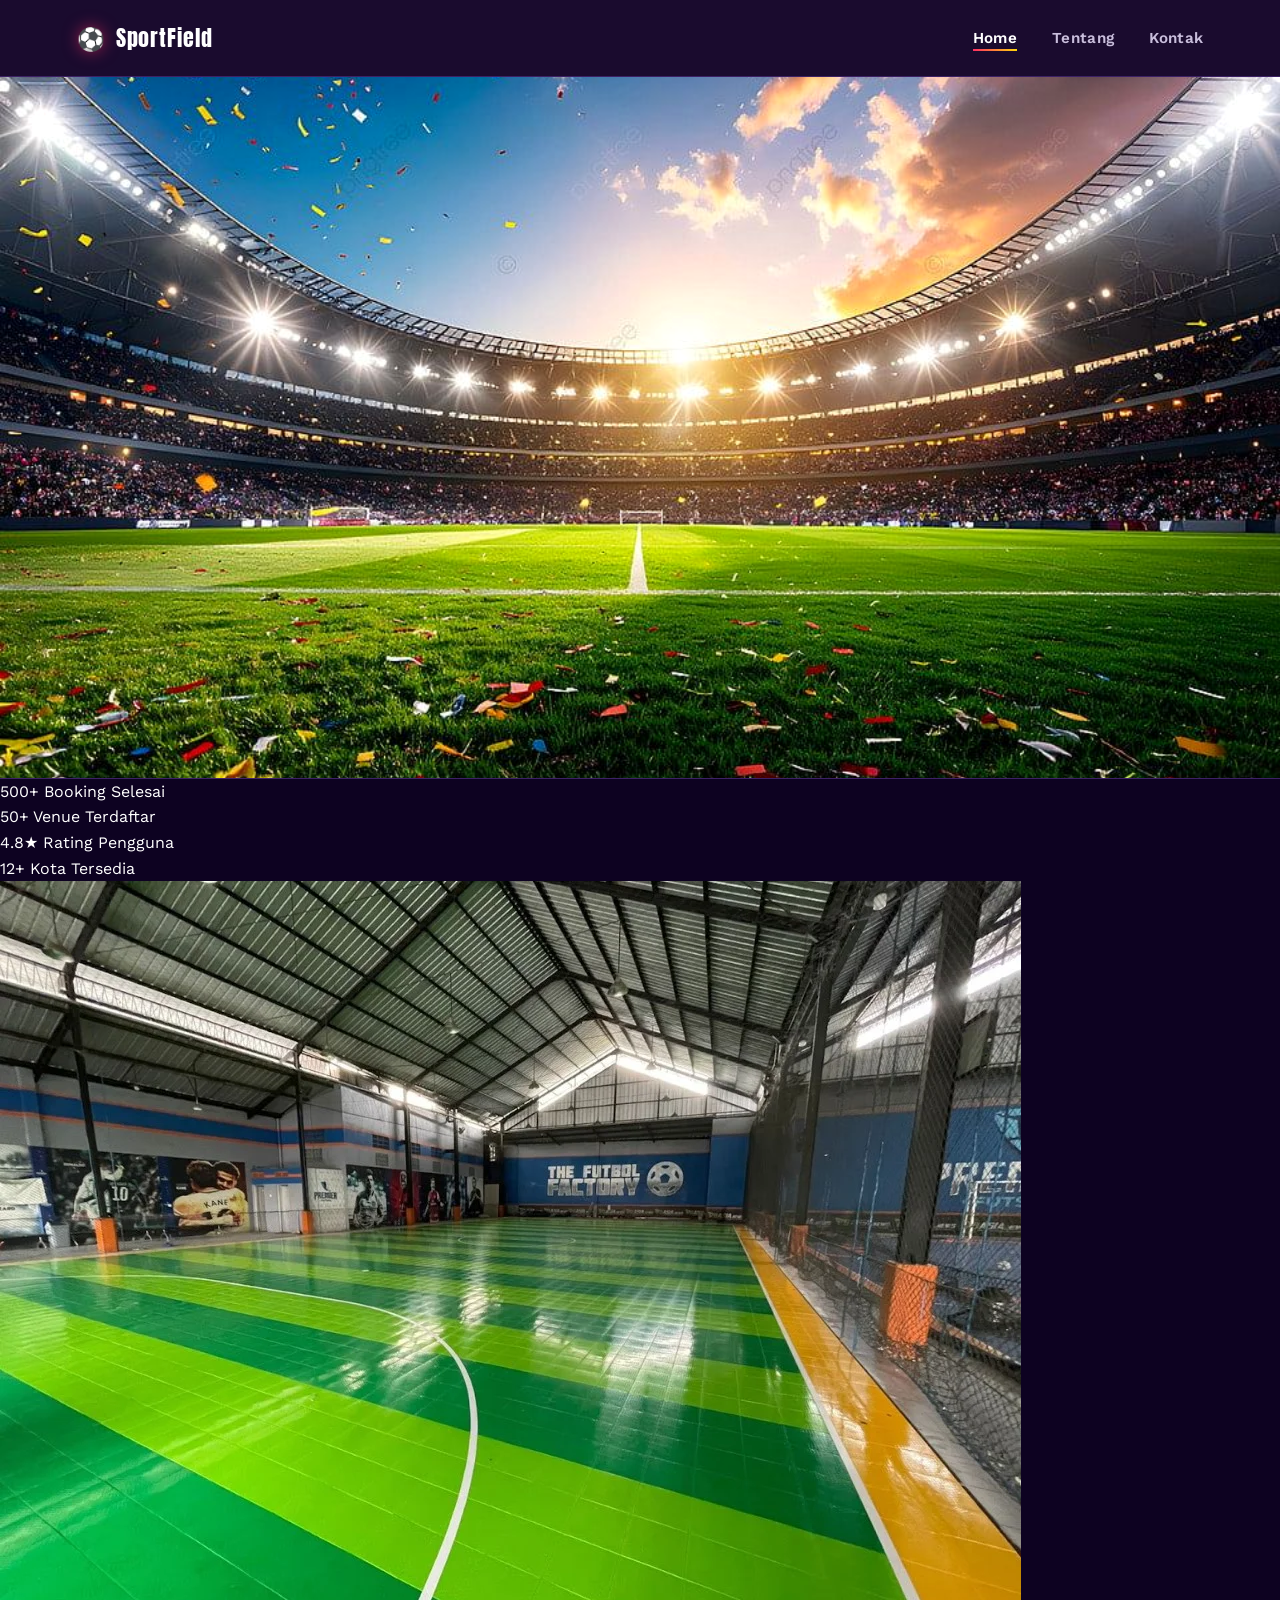
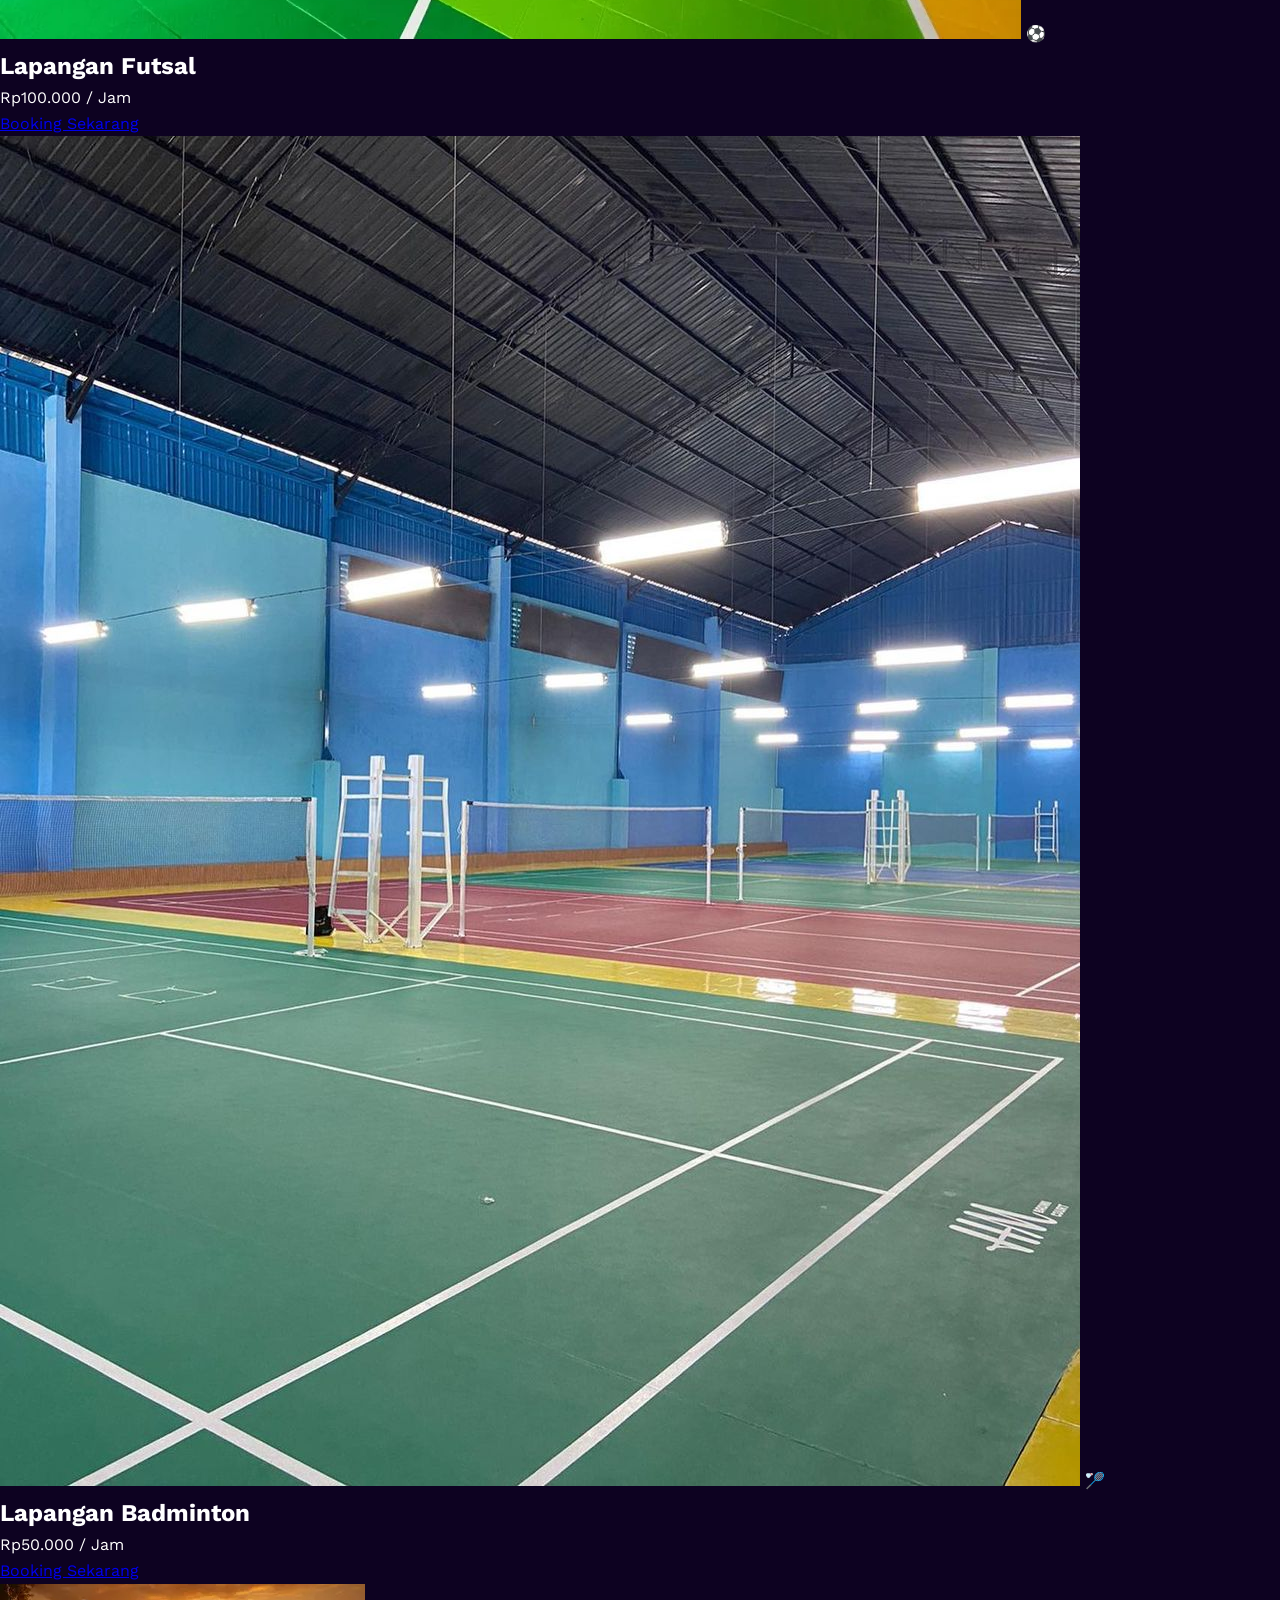
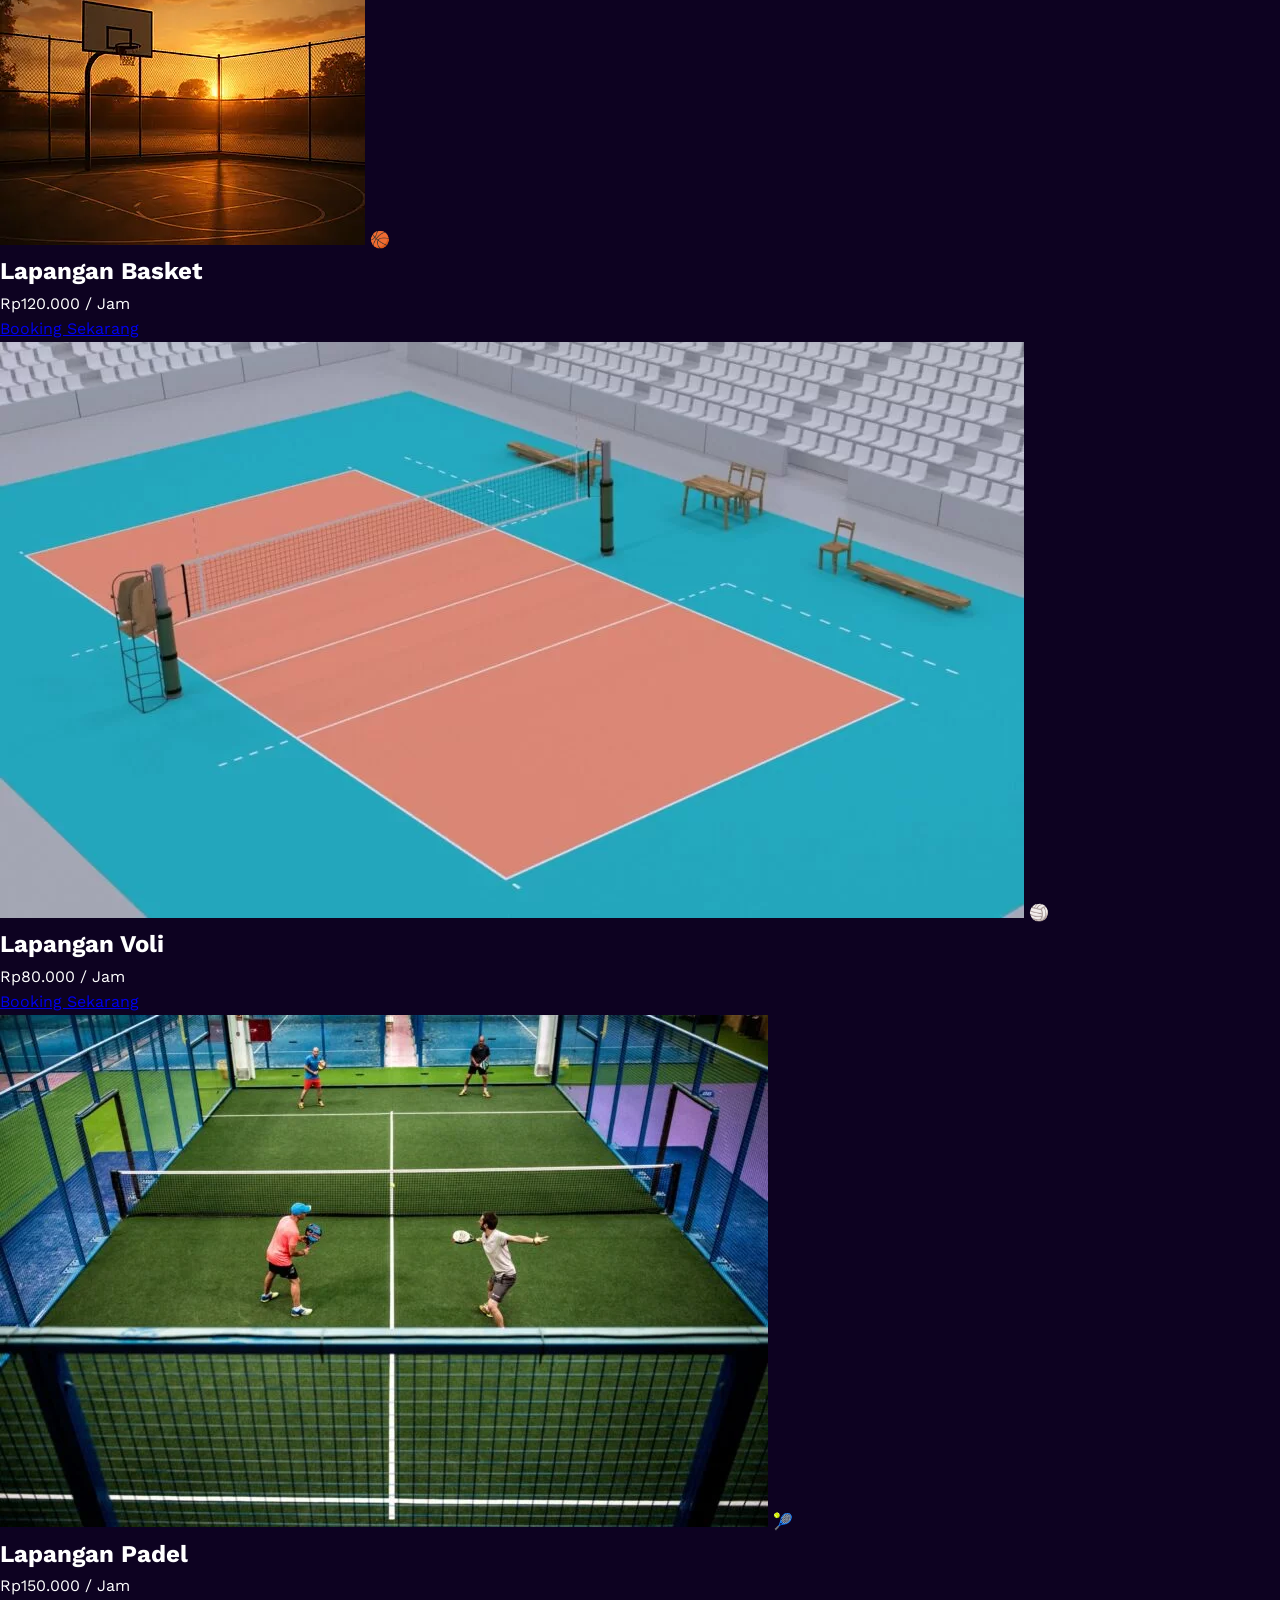
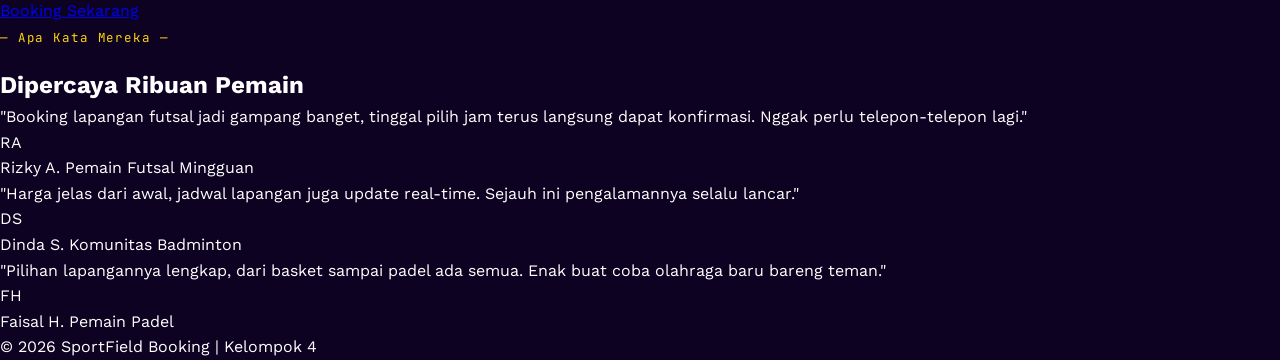
==== commit d1762d91: "update" ====
--- a/index.html
+++ b/index.html
@@ -30,6 +30,25 @@
         <h1>Booking <span>Lapangan Olahraga</span> Jadi Lebih Mudah</h1>
         <p>Futsal, Badminton, Basket, Voli, dan Padel dalam satu aplikasi.</p>
         <a href="booking.html" class="btn-cta">Cari Lapangan</a>
+    </div>
+</section>
+
+<section class="stats">
+    <div class="stat-item">
+        <span class="stat-number">500<span class="stat-plus">+</span></span>
+        <span class="stat-label">Booking Selesai</span>
+    </div>
+    <div class="stat-item">
+        <span class="stat-number">50<span class="stat-plus">+</span></span>
+        <span class="stat-label">Venue Terdaftar</span>
+    </div>
+    <div class="stat-item">
+        <span class="stat-number">4.8<span class="stat-plus">★</span></span>
+        <span class="stat-label">Rating Pengguna</span>
+    </div>
+    <div class="stat-item">
+        <span class="stat-number">12<span class="stat-plus">+</span></span>
+        <span class="stat-label">Kota Tersedia</span>
     </div>
 </section>
 
@@ -91,4 +110,54 @@
         <div class="card-body">
             <h2>Lapangan Padel</h2>
             <p class="price">Rp150.000 <span>/ Jam</span></p>
-            <a href="booking.html" class="btn-book">Booking Sekarang</a>+            <a href="booking.html" class="btn-book">Booking Sekarang</a>
+        </div>
+    </div>
+
+</section>
+
+<section class="testimonials">
+    <div class="section-heading">
+        <span class="eyebrow">— Apa Kata Mereka —</span>
+        <h2>Dipercaya <span>Ribuan Pemain</span></h2>
+    </div>
+    <div class="testimonial-grid">
+        <div class="testimonial-card">
+            <p class="quote">"Booking lapangan futsal jadi gampang banget, tinggal pilih jam terus langsung dapat konfirmasi. Nggak perlu telepon-telepon lagi."</p>
+            <div class="testimonial-author">
+                <span class="avatar">RA</span>
+                <div>
+                    <span class="author-name">Rizky A.</span>
+                    <span class="author-role">Pemain Futsal Mingguan</span>
+                </div>
+            </div>
+        </div>
+        <div class="testimonial-card">
+            <p class="quote">"Harga jelas dari awal, jadwal lapangan juga update real-time. Sejauh ini pengalamannya selalu lancar."</p>
+            <div class="testimonial-author">
+                <span class="avatar">DS</span>
+                <div>
+                    <span class="author-name">Dinda S.</span>
+                    <span class="author-role">Komunitas Badminton</span>
+                </div>
+            </div>
+        </div>
+        <div class="testimonial-card">
+            <p class="quote">"Pilihan lapangannya lengkap, dari basket sampai padel ada semua. Enak buat coba olahraga baru bareng teman."</p>
+            <div class="testimonial-author">
+                <span class="avatar">FH</span>
+                <div>
+                    <span class="author-name">Faisal H.</span>
+                    <span class="author-role">Pemain Padel</span>
+                </div>
+            </div>
+        </div>
+    </div>
+</section>
+
+<footer>
+    <p>© 2026 SportField Booking | Kelompok 4</p>
+</footer>
+
+</body>
+</html>
--- a/style.css
+++ b/style.css
@@ -174,574 +174,4 @@
     inset: 0;
     background:
         linear-gradient(0deg, var(--pitch) 5%, rgba(13, 2, 33, 0.55) 55%, rgba(13, 2, 33, 0.35) 100%),
-        radial-gradient(ellipse 70% 60% at 15% 100%, rgba(255, 46, 99, 0.35), transparent 60%),
-        radial-gradient(ellipse 60% 50% at 90% 0%, rgba(0, 217, 255, 0.28), transparent 60%);
-}
-
-.hero-text {
-    position: relative;
-    z-index: 1;
-    max-width: 640px;
-    padding: 0 6vw 4rem;
-}
-
-.hero-text .eyebrow {
-    color: var(--yellow);
-}
-
-.hero-text h1 {
-    font-family: 'Anton', sans-serif;
-    font-weight: 400;
-    font-size: clamp(2rem, 5vw, 3.2rem);
-    line-height: 1.08;
-    text-transform: uppercase;
-    margin: 0.6rem 0 0.8rem;
-}
-
-.hero-text h1 span {
-    background: linear-gradient(90deg, var(--magenta), var(--yellow) 55%, var(--cyan));
-    -webkit-background-clip: text;
-    background-clip: text;
-    color: transparent;
-}
-
-.hero-text p {
-    color: var(--ink-dim);
-    font-size: 1.05rem;
-    margin-bottom: 1.6rem;
-}
-
-.btn-cta {
-    display: inline-block;
-    text-decoration: none;
-    font-family: 'Work Sans', sans-serif;
-    font-weight: 700;
-    font-size: 0.95rem;
-    letter-spacing: 0.02em;
-    color: var(--pitch);
-    background: linear-gradient(90deg, var(--yellow), var(--magenta));
-    padding: 0.9rem 1.8rem;
-    border-radius: 999px;
-    transition: transform 0.2s ease, box-shadow 0.2s ease;
-    box-shadow: 0 8px 24px rgba(255, 46, 99, 0.25);
-}
-
-.btn-cta:hover {
-    transform: translateY(-2px);
-    box-shadow: 0 12px 30px rgba(255, 46, 99, 0.35);
-}
-
-.lapangan {
-    display: grid;
-    grid-template-columns: repeat(3, 1fr);
-    gap: 1.6rem;
-    max-width: 1160px;
-    margin: 4.5rem auto;
-    padding: 0 6vw;
-}
-
-.lapangan .card {
-    background: var(--pitch-2);
-    border: 1px solid var(--line);
-    border-radius: 14px;
-    overflow: hidden;
-    padding: 0;
-    display: flex;
-    flex-direction: column;
-}
-
-.lapangan .card::before {
-    content: none;
-}
-
-.card-img {
-    position: relative;
-    aspect-ratio: 4 / 3;
-    overflow: hidden;
-}
-
-.card-img img {
-    width: 100%;
-    height: 100%;
-    object-fit: cover;
-    display: block;
-    transition: transform 0.35s ease;
-}
-
-.lapangan .card:hover .card-img img {
-    transform: scale(1.06);
-}
-
-.card-badge {
-    position: absolute;
-    top: 0.8rem;
-    right: 0.8rem;
-    width: 2.4rem;
-    height: 2.4rem;
-    border-radius: 50%;
-    background: var(--pitch-2);
-    border: 1px solid var(--line);
-    display: flex;
-    align-items: center;
-    justify-content: center;
-    font-size: 1.15rem;
-}
-
-.card-body {
-    padding: 1.4rem 1.4rem 1.6rem;
-    display: flex;
-    flex-direction: column;
-    gap: 0.5rem;
-    flex: 1;
-}
-
-.card-body h2 {
-    font-family: 'Anton', sans-serif;
-    font-weight: 400;
-    font-size: 1.15rem;
-    text-transform: uppercase;
-    letter-spacing: 0.01em;
-}
-
-.card-body .price {
-    color: var(--yellow);
-    font-weight: 700;
-    font-size: 1.05rem;
-}
-
-.card-body .price span {
-    color: var(--ink-dim);
-    font-weight: 500;
-    font-size: 0.85rem;
-}
-
-.btn-book {
-    margin-top: auto;
-    display: inline-block;
-    text-align: center;
-    text-decoration: none;
-    font-weight: 700;
-    font-size: 0.88rem;
-    letter-spacing: 0.02em;
-    color: var(--ink);
-    background: transparent;
-    border: 1.5px solid var(--cyan);
-    padding: 0.7rem 1rem;
-    border-radius: 999px;
-    transition: background 0.2s ease, color 0.2s ease, transform 0.2s ease;
-}
-
-.btn-book:hover {
-    background: linear-gradient(90deg, var(--cyan), var(--magenta));
-    border-color: transparent;
-    color: var(--pitch);
-    transform: translateY(-2px);
-}
-
-.lapangan .card:nth-child(3n+1) .btn-book { border-color: var(--magenta); }
-.lapangan .card:nth-child(3n+2) .btn-book { border-color: var(--yellow); }
-.lapangan .card:nth-child(3n+3) .btn-book { border-color: var(--cyan); }
-
-.tentang {
-    display: grid;
-    grid-template-columns: repeat(2, 1fr);
-    gap: 1.6rem;
-    max-width: 1080px;
-    margin: 4.5rem auto;
-    padding: 0 6vw;
-}
-
-.tentang .card {
-    position: relative;
-    background: var(--pitch-2);
-    border: 1px solid var(--line);
-    border-radius: 10px;
-    padding: 2.2rem 2rem 2rem;
-    transition: transform 0.25s ease, border-color 0.25s ease;
-    overflow: hidden;
-    text-align: left;
-}
-
-.tentang .card:hover {
-    transform: translateY(-4px);
-    border-color: var(--magenta);
-}
-
-.tentang .card::before {
-    content: "";
-    position: absolute;
-    top: 0;
-    left: 0;
-    right: 0;
-    height: 4px;
-    background: linear-gradient(90deg, var(--magenta), var(--yellow), var(--cyan));
-}
-
-.card-wide {
-    grid-column: 1 / -1;
-}
-
-.card-tag {
-    font-family: 'JetBrains Mono', monospace;
-    font-size: 0.72rem;
-    letter-spacing: 0.14em;
-    color: var(--yellow);
-    margin-bottom: 0.8rem;
-}
-
-.tentang .card h2 {
-    font-family: 'Anton', sans-serif;
-    font-weight: 400;
-    font-size: 1.4rem;
-    letter-spacing: 0.01em;
-    text-transform: uppercase;
-    margin-bottom: 1rem;
-    display: flex;
-    align-items: center;
-    gap: 0.6rem;
-}
-
-.tentang .card .ico {
-    font-size: 1.3rem;
-}
-
-.tentang .card p {
-    color: var(--ink-dim);
-    font-size: 0.98rem;
-    line-height: 1.7;
-}
-
-.goal-list {
-    list-style: none;
-    display: flex;
-    flex-direction: column;
-    gap: 0.85rem;
-}
-
-.goal-list li {
-    position: relative;
-    padding-left: 1.5rem;
-    color: var(--ink-dim);
-    font-size: 0.98rem;
-}
-
-.goal-list li::before {
-    content: "";
-    position: absolute;
-    left: 0;
-    top: 0.5em;
-    width: 8px;
-    height: 8px;
-    background: var(--cyan);
-    border-radius: 2px;
-    transform: rotate(45deg);
-}
-
-.goal-list li:nth-child(2)::before { background: var(--magenta); }
-.goal-list li:nth-child(3)::before { background: var(--yellow); }
-.goal-list li:nth-child(4)::before { background: var(--cyan); }
-
-.facility-grid {
-    display: grid;
-    grid-template-columns: repeat(3, 1fr);
-    gap: 0.9rem;
-}
-
-.facility-tile {
-    display: flex;
-    flex-direction: column;
-    align-items: center;
-    gap: 0.6rem;
-    padding: 1.4rem 0.8rem;
-    background: var(--pitch);
-    border: 1px solid var(--line);
-    border-radius: 8px;
-    text-align: center;
-    font-size: 0.88rem;
-    font-weight: 600;
-    color: var(--ink);
-    transition: transform 0.2s ease, box-shadow 0.2s ease, border-color 0.2s ease;
-}
-
-.facility-tile:nth-child(6n+1) { --tile-accent: var(--magenta); }
-.facility-tile:nth-child(6n+2) { --tile-accent: var(--yellow); }
-.facility-tile:nth-child(6n+3) { --tile-accent: var(--cyan); }
-.facility-tile:nth-child(6n+4) { --tile-accent: var(--cyan); }
-.facility-tile:nth-child(6n+5) { --tile-accent: var(--magenta); }
-.facility-tile:nth-child(6n+6) { --tile-accent: var(--yellow); }
-
-.facility-tile:hover {
-    transform: translateY(-3px) scale(1.02);
-    border-color: var(--tile-accent, var(--magenta));
-    box-shadow: 0 8px 24px color-mix(in srgb, var(--tile-accent, var(--magenta)) 30%, transparent);
-}
-
-.facility-ico {
-    font-size: 1.6rem;
-}
-
-.kontak {
-    width: 90%;
-    max-width: 1200px;
-    margin: 4.5rem auto;
-    display: grid;
-    grid-template-columns: repeat(auto-fit, minmax(280px, 1fr));
-    gap: 1.6rem;
-}
-
-.kontak .card {
-    position: relative;
-    background: var(--pitch-2);
-    border: 1px solid var(--line);
-    border-radius: 10px;
-    padding: 2rem 1.8rem;
-    overflow: hidden;
-    transition: transform 0.25s ease, border-color 0.25s ease;
-}
-
-.kontak .card:hover {
-    transform: translateY(-4px);
-    border-color: var(--cyan);
-}
-
-.kontak .card::before {
-    content: "";
-    position: absolute;
-    top: 0;
-    left: 0;
-    right: 0;
-    height: 4px;
-    background: linear-gradient(90deg, var(--cyan), var(--magenta), var(--yellow));
-}
-
-.kontak .card h2 {
-    font-family: 'Anton', sans-serif;
-    font-weight: 400;
-    font-size: 1.2rem;
-    text-transform: uppercase;
-    margin-bottom: 0.6rem;
-}
-
-.kontak .card p {
-    color: var(--ink-dim);
-}
-
-form {
-    width: 600px;
-    max-width: 90%;
-    margin: 4.5rem auto;
-    background: var(--pitch-2);
-    border: 1px solid var(--line);
-    padding: 2.2rem;
-    border-radius: 16px;
-}
-
-label {
-    display: block;
-    margin: 1rem 0 0.5rem;
-    font-weight: 600;
-    color: var(--ink);
-    font-size: 0.92rem;
-}
-
-input,
-select,
-textarea {
-    width: 100%;
-    padding: 0.8rem 1rem;
-    border: 1px solid var(--line);
-    border-radius: 10px;
-    font-size: 1rem;
-    font-family: 'Work Sans', sans-serif;
-    outline: none;
-    background: var(--pitch);
-    color: var(--ink);
-    transition: border-color 0.2s ease, box-shadow 0.2s ease;
-}
-
-input::placeholder,
-textarea::placeholder {
-    color: var(--ink-dim);
-}
-
-input:focus,
-select:focus,
-textarea:focus {
-    border-color: var(--cyan);
-    box-shadow: 0 0 0 3px rgba(0, 217, 255, 0.18);
-}
-
-textarea {
-    min-height: 120px;
-    resize: vertical;
-}
-
-button {
-    width: 100%;
-    margin-top: 1.6rem;
-    padding: 0.9rem;
-    border: none;
-    border-radius: 999px;
-    background: linear-gradient(90deg, var(--magenta), var(--yellow));
-    color: var(--pitch);
-    font-size: 1rem;
-    font-weight: 700;
-    cursor: pointer;
-    transition: transform 0.2s ease, box-shadow 0.2s ease;
-}
-
-button:hover {
-    transform: translateY(-2px);
-    box-shadow: 0 10px 26px rgba(255, 46, 99, 0.3);
-}
-
-#hasil {
-    display: none;
-    width: 600px;
-    max-width: 90%;
-    margin: 2rem auto;
-    background: var(--pitch-2);
-    border: 1px solid var(--line);
-    border-left: 4px solid var(--cyan);
-    padding: 2.2rem;
-    border-radius: 16px;
-    text-align: center;
-}
-
-#hasil h2 {
-    font-family: 'Anton', sans-serif;
-    font-weight: 400;
-    color: var(--cyan);
-    margin-bottom: 1.2rem;
-    font-size: 1.3rem;
-    text-transform: uppercase;
-}
-
-#hasil p {
-    margin-bottom: 0.6rem;
-    font-size: 0.95rem;
-    color: var(--ink-dim);
-}
-
-#hasil p b {
-    color: var(--ink);
-}
-
-.maps {
-    width: 90%;
-    max-width: 1200px;
-    margin: 4.5rem auto;
-}
-
-.maps h2 {
-    font-family: 'Anton', sans-serif;
-    font-weight: 400;
-    color: var(--ink);
-    margin-bottom: 1.2rem;
-    text-transform: uppercase;
-}
-
-.maps iframe {
-    width: 100%;
-    border: 1px solid var(--line);
-    border-radius: 14px;
-}
-
-.hubungi {
-    width: 90%;
-    max-width: 900px;
-    margin: 4.5rem auto;
-    text-align: center;
-}
-
-.hubungi h2 {
-    font-family: 'Anton', sans-serif;
-    font-weight: 400;
-    color: var(--ink);
-    margin-bottom: 0.8rem;
-    text-transform: uppercase;
-}
-
-.hubungi p {
-    color: var(--ink-dim);
-    margin-bottom: 1.6rem;
-    font-size: 1.05rem;
-}
-
-.wa {
-    position: fixed;
-    right: 25px;
-    bottom: 25px;
-    width: 60px;
-    height: 60px;
-    background: #25D366;
-    color: white;
-    border-radius: 50%;
-    display: flex;
-    justify-content: center;
-    align-items: center;
-    text-decoration: none;
-    font-size: 28px;
-    box-shadow: 0 8px 22px rgba(0, 0, 0, 0.45);
-    transition: transform 0.2s ease;
-}
-
-.wa:hover {
-    transform: scale(1.1);
-}
-
-footer {
-    text-align: center;
-    padding: 2.2rem 1rem;
-    color: var(--ink-dim);
-    font-size: 0.85rem;
-    border-top: 1px solid var(--line);
-    background: var(--pitch-2);
-}
-
-@media (max-width: 780px) {
-    .navbar {
-        flex-direction: column;
-        gap: 0.8rem;
-        padding: 16px 6vw;
-    }
-
-    .navbar ul {
-        gap: 1.4rem;
-    }
-
-    .tentang {
-        grid-template-columns: 1fr;
-    }
-
-    .facility-grid {
-        grid-template-columns: repeat(2, 1fr);
-    }
-
-    .lapangan {
-        grid-template-columns: repeat(2, 1fr);
-    }
-
-    .hero {
-        height: 60vh;
-        min-height: 380px;
-    }
-}
-
-@media (max-width: 560px) {
-    .lapangan {
-        grid-template-columns: 1fr;
-    }
-}
-
-@media (max-width: 420px) {
-    .facility-grid {
-        grid-template-columns: 1fr 1fr;
-    }
-}
-
-@media (prefers-reduced-motion: reduce) {
-    * {
-        transition: none !important;
-    }
-}+        radial-gradient(ellipse 70% 60% at 15% 100%, rgba(255, 46, 99, 0.35),
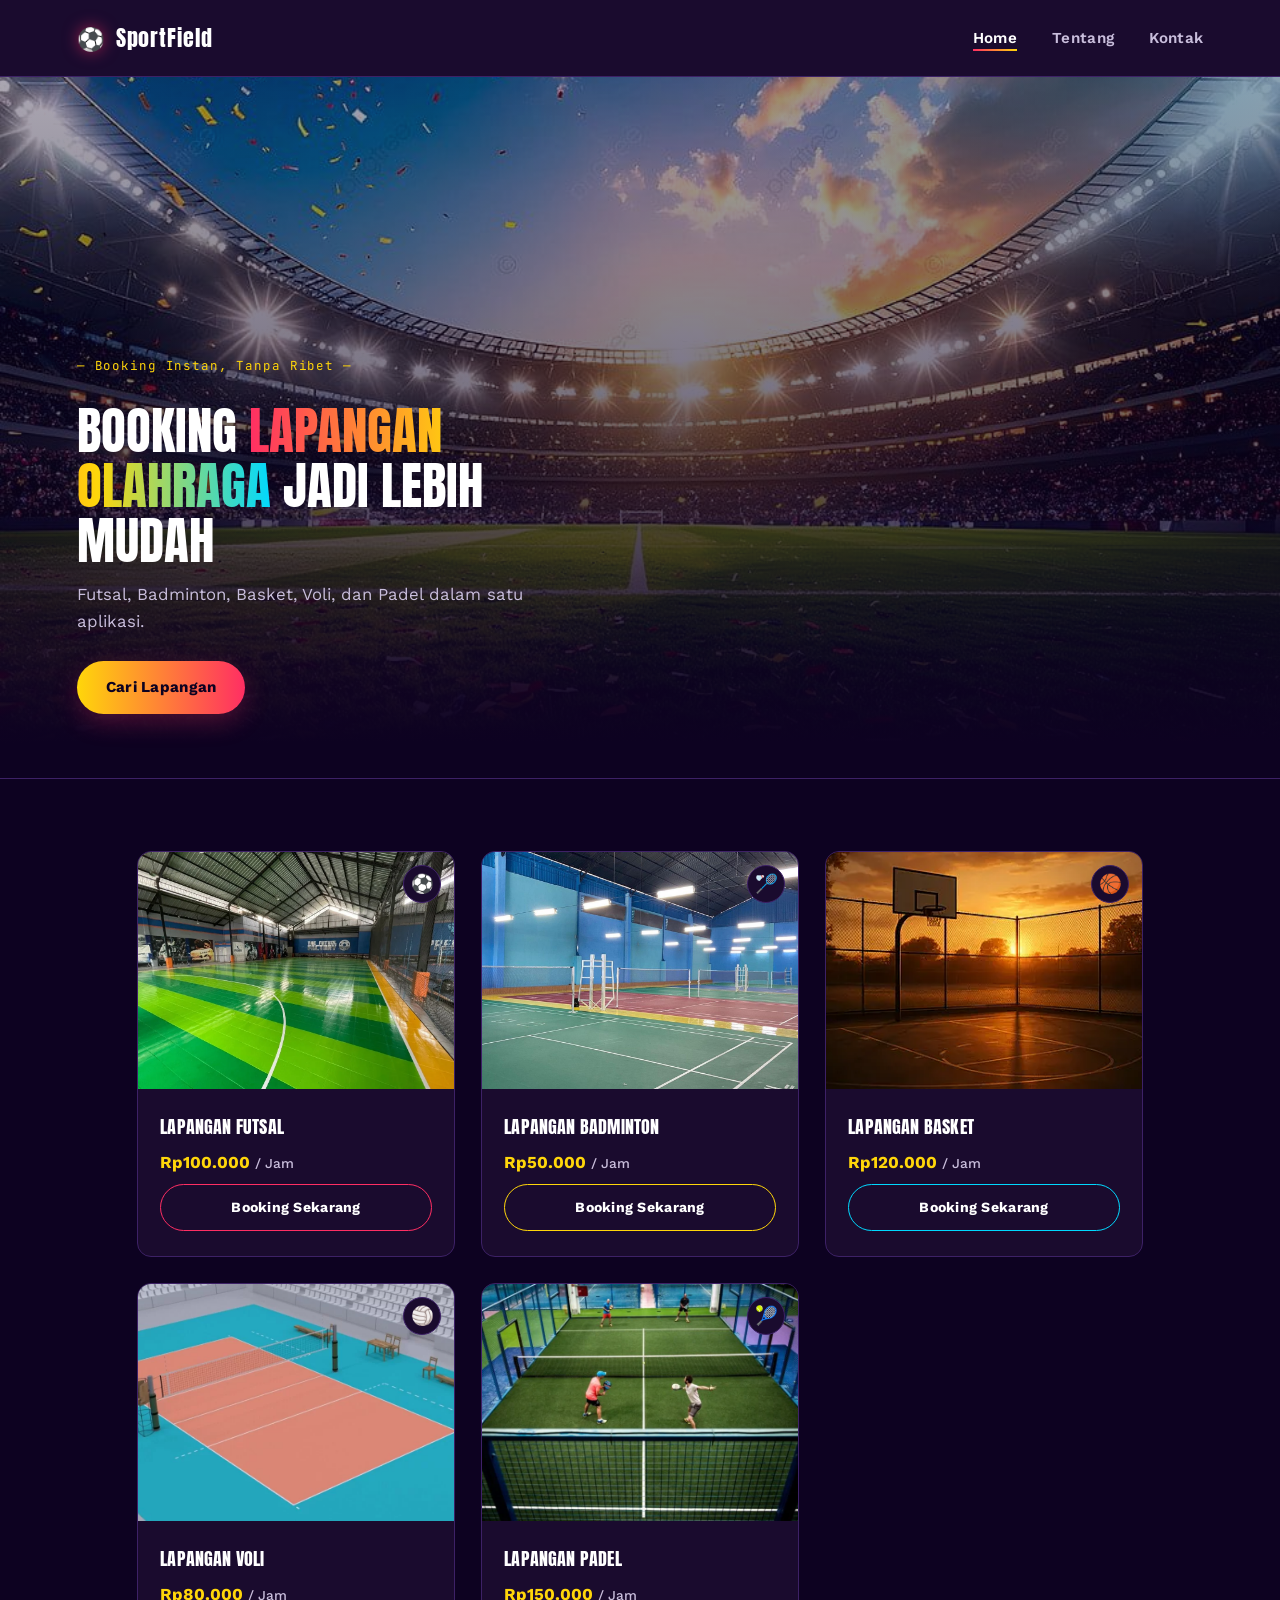
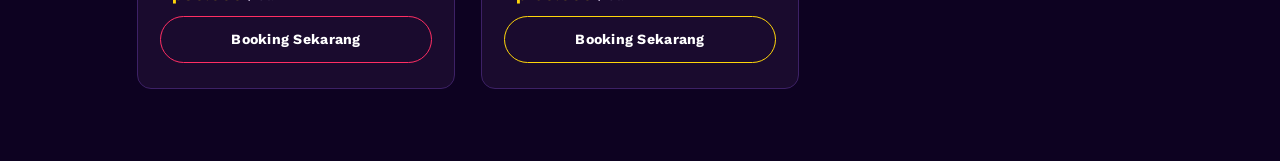
==== commit 15093a7c: "update" ====
--- a/index.html
+++ b/index.html
@@ -30,25 +30,6 @@
         <h1>Booking <span>Lapangan Olahraga</span> Jadi Lebih Mudah</h1>
         <p>Futsal, Badminton, Basket, Voli, dan Padel dalam satu aplikasi.</p>
         <a href="booking.html" class="btn-cta">Cari Lapangan</a>
-    </div>
-</section>
-
-<section class="stats">
-    <div class="stat-item">
-        <span class="stat-number">500<span class="stat-plus">+</span></span>
-        <span class="stat-label">Booking Selesai</span>
-    </div>
-    <div class="stat-item">
-        <span class="stat-number">50<span class="stat-plus">+</span></span>
-        <span class="stat-label">Venue Terdaftar</span>
-    </div>
-    <div class="stat-item">
-        <span class="stat-number">4.8<span class="stat-plus">★</span></span>
-        <span class="stat-label">Rating Pengguna</span>
-    </div>
-    <div class="stat-item">
-        <span class="stat-number">12<span class="stat-plus">+</span></span>
-        <span class="stat-label">Kota Tersedia</span>
     </div>
 </section>
 
@@ -110,54 +91,4 @@
         <div class="card-body">
             <h2>Lapangan Padel</h2>
             <p class="price">Rp150.000 <span>/ Jam</span></p>
-            <a href="booking.html" class="btn-book">Booking Sekarang</a>
-        </div>
-    </div>
-
-</section>
-
-<section class="testimonials">
-    <div class="section-heading">
-        <span class="eyebrow">— Apa Kata Mereka —</span>
-        <h2>Dipercaya <span>Ribuan Pemain</span></h2>
-    </div>
-    <div class="testimonial-grid">
-        <div class="testimonial-card">
-            <p class="quote">"Booking lapangan futsal jadi gampang banget, tinggal pilih jam terus langsung dapat konfirmasi. Nggak perlu telepon-telepon lagi."</p>
-            <div class="testimonial-author">
-                <span class="avatar">RA</span>
-                <div>
-                    <span class="author-name">Rizky A.</span>
-                    <span class="author-role">Pemain Futsal Mingguan</span>
-                </div>
-            </div>
-        </div>
-        <div class="testimonial-card">
-            <p class="quote">"Harga jelas dari awal, jadwal lapangan juga update real-time. Sejauh ini pengalamannya selalu lancar."</p>
-            <div class="testimonial-author">
-                <span class="avatar">DS</span>
-                <div>
-                    <span class="author-name">Dinda S.</span>
-                    <span class="author-role">Komunitas Badminton</span>
-                </div>
-            </div>
-        </div>
-        <div class="testimonial-card">
-            <p class="quote">"Pilihan lapangannya lengkap, dari basket sampai padel ada semua. Enak buat coba olahraga baru bareng teman."</p>
-            <div class="testimonial-author">
-                <span class="avatar">FH</span>
-                <div>
-                    <span class="author-name">Faisal H.</span>
-                    <span class="author-role">Pemain Padel</span>
-                </div>
-            </div>
-        </div>
-    </div>
-</section>
-
-<footer>
-    <p>© 2026 SportField Booking | Kelompok 4</p>
-</footer>
-
-</body>
-</html>+            <a href="booking.html" class="btn-book">Booking Sekarang</a>
--- a/style.css
+++ b/style.css
@@ -174,4 +174,574 @@
     inset: 0;
     background:
         linear-gradient(0deg, var(--pitch) 5%, rgba(13, 2, 33, 0.55) 55%, rgba(13, 2, 33, 0.35) 100%),
-        radial-gradient(ellipse 70% 60% at 15% 100%, rgba(255, 46, 99, 0.35),+        radial-gradient(ellipse 70% 60% at 15% 100%, rgba(255, 46, 99, 0.35), transparent 60%),
+        radial-gradient(ellipse 60% 50% at 90% 0%, rgba(0, 217, 255, 0.28), transparent 60%);
+}
+
+.hero-text {
+    position: relative;
+    z-index: 1;
+    max-width: 640px;
+    padding: 0 6vw 4rem;
+}
+
+.hero-text .eyebrow {
+    color: var(--yellow);
+}
+
+.hero-text h1 {
+    font-family: 'Anton', sans-serif;
+    font-weight: 400;
+    font-size: clamp(2rem, 5vw, 3.2rem);
+    line-height: 1.08;
+    text-transform: uppercase;
+    margin: 0.6rem 0 0.8rem;
+}
+
+.hero-text h1 span {
+    background: linear-gradient(90deg, var(--magenta), var(--yellow) 55%, var(--cyan));
+    -webkit-background-clip: text;
+    background-clip: text;
+    color: transparent;
+}
+
+.hero-text p {
+    color: var(--ink-dim);
+    font-size: 1.05rem;
+    margin-bottom: 1.6rem;
+}
+
+.btn-cta {
+    display: inline-block;
+    text-decoration: none;
+    font-family: 'Work Sans', sans-serif;
+    font-weight: 700;
+    font-size: 0.95rem;
+    letter-spacing: 0.02em;
+    color: var(--pitch);
+    background: linear-gradient(90deg, var(--yellow), var(--magenta));
+    padding: 0.9rem 1.8rem;
+    border-radius: 999px;
+    transition: transform 0.2s ease, box-shadow 0.2s ease;
+    box-shadow: 0 8px 24px rgba(255, 46, 99, 0.25);
+}
+
+.btn-cta:hover {
+    transform: translateY(-2px);
+    box-shadow: 0 12px 30px rgba(255, 46, 99, 0.35);
+}
+
+.lapangan {
+    display: grid;
+    grid-template-columns: repeat(3, 1fr);
+    gap: 1.6rem;
+    max-width: 1160px;
+    margin: 4.5rem auto;
+    padding: 0 6vw;
+}
+
+.lapangan .card {
+    background: var(--pitch-2);
+    border: 1px solid var(--line);
+    border-radius: 14px;
+    overflow: hidden;
+    padding: 0;
+    display: flex;
+    flex-direction: column;
+}
+
+.lapangan .card::before {
+    content: none;
+}
+
+.card-img {
+    position: relative;
+    aspect-ratio: 4 / 3;
+    overflow: hidden;
+}
+
+.card-img img {
+    width: 100%;
+    height: 100%;
+    object-fit: cover;
+    display: block;
+    transition: transform 0.35s ease;
+}
+
+.lapangan .card:hover .card-img img {
+    transform: scale(1.06);
+}
+
+.card-badge {
+    position: absolute;
+    top: 0.8rem;
+    right: 0.8rem;
+    width: 2.4rem;
+    height: 2.4rem;
+    border-radius: 50%;
+    background: var(--pitch-2);
+    border: 1px solid var(--line);
+    display: flex;
+    align-items: center;
+    justify-content: center;
+    font-size: 1.15rem;
+}
+
+.card-body {
+    padding: 1.4rem 1.4rem 1.6rem;
+    display: flex;
+    flex-direction: column;
+    gap: 0.5rem;
+    flex: 1;
+}
+
+.card-body h2 {
+    font-family: 'Anton', sans-serif;
+    font-weight: 400;
+    font-size: 1.15rem;
+    text-transform: uppercase;
+    letter-spacing: 0.01em;
+}
+
+.card-body .price {
+    color: var(--yellow);
+    font-weight: 700;
+    font-size: 1.05rem;
+}
+
+.card-body .price span {
+    color: var(--ink-dim);
+    font-weight: 500;
+    font-size: 0.85rem;
+}
+
+.btn-book {
+    margin-top: auto;
+    display: inline-block;
+    text-align: center;
+    text-decoration: none;
+    font-weight: 700;
+    font-size: 0.88rem;
+    letter-spacing: 0.02em;
+    color: var(--ink);
+    background: transparent;
+    border: 1.5px solid var(--cyan);
+    padding: 0.7rem 1rem;
+    border-radius: 999px;
+    transition: background 0.2s ease, color 0.2s ease, transform 0.2s ease;
+}
+
+.btn-book:hover {
+    background: linear-gradient(90deg, var(--cyan), var(--magenta));
+    border-color: transparent;
+    color: var(--pitch);
+    transform: translateY(-2px);
+}
+
+.lapangan .card:nth-child(3n+1) .btn-book { border-color: var(--magenta); }
+.lapangan .card:nth-child(3n+2) .btn-book { border-color: var(--yellow); }
+.lapangan .card:nth-child(3n+3) .btn-book { border-color: var(--cyan); }
+
+.tentang {
+    display: grid;
+    grid-template-columns: repeat(2, 1fr);
+    gap: 1.6rem;
+    max-width: 1080px;
+    margin: 4.5rem auto;
+    padding: 0 6vw;
+}
+
+.tentang .card {
+    position: relative;
+    background: var(--pitch-2);
+    border: 1px solid var(--line);
+    border-radius: 10px;
+    padding: 2.2rem 2rem 2rem;
+    transition: transform 0.25s ease, border-color 0.25s ease;
+    overflow: hidden;
+    text-align: left;
+}
+
+.tentang .card:hover {
+    transform: translateY(-4px);
+    border-color: var(--magenta);
+}
+
+.tentang .card::before {
+    content: "";
+    position: absolute;
+    top: 0;
+    left: 0;
+    right: 0;
+    height: 4px;
+    background: linear-gradient(90deg, var(--magenta), var(--yellow), var(--cyan));
+}
+
+.card-wide {
+    grid-column: 1 / -1;
+}
+
+.card-tag {
+    font-family: 'JetBrains Mono', monospace;
+    font-size: 0.72rem;
+    letter-spacing: 0.14em;
+    color: var(--yellow);
+    margin-bottom: 0.8rem;
+}
+
+.tentang .card h2 {
+    font-family: 'Anton', sans-serif;
+    font-weight: 400;
+    font-size: 1.4rem;
+    letter-spacing: 0.01em;
+    text-transform: uppercase;
+    margin-bottom: 1rem;
+    display: flex;
+    align-items: center;
+    gap: 0.6rem;
+}
+
+.tentang .card .ico {
+    font-size: 1.3rem;
+}
+
+.tentang .card p {
+    color: var(--ink-dim);
+    font-size: 0.98rem;
+    line-height: 1.7;
+}
+
+.goal-list {
+    list-style: none;
+    display: flex;
+    flex-direction: column;
+    gap: 0.85rem;
+}
+
+.goal-list li {
+    position: relative;
+    padding-left: 1.5rem;
+    color: var(--ink-dim);
+    font-size: 0.98rem;
+}
+
+.goal-list li::before {
+    content: "";
+    position: absolute;
+    left: 0;
+    top: 0.5em;
+    width: 8px;
+    height: 8px;
+    background: var(--cyan);
+    border-radius: 2px;
+    transform: rotate(45deg);
+}
+
+.goal-list li:nth-child(2)::before { background: var(--magenta); }
+.goal-list li:nth-child(3)::before { background: var(--yellow); }
+.goal-list li:nth-child(4)::before { background: var(--cyan); }
+
+.facility-grid {
+    display: grid;
+    grid-template-columns: repeat(3, 1fr);
+    gap: 0.9rem;
+}
+
+.facility-tile {
+    display: flex;
+    flex-direction: column;
+    align-items: center;
+    gap: 0.6rem;
+    padding: 1.4rem 0.8rem;
+    background: var(--pitch);
+    border: 1px solid var(--line);
+    border-radius: 8px;
+    text-align: center;
+    font-size: 0.88rem;
+    font-weight: 600;
+    color: var(--ink);
+    transition: transform 0.2s ease, box-shadow 0.2s ease, border-color 0.2s ease;
+}
+
+.facility-tile:nth-child(6n+1) { --tile-accent: var(--magenta); }
+.facility-tile:nth-child(6n+2) { --tile-accent: var(--yellow); }
+.facility-tile:nth-child(6n+3) { --tile-accent: var(--cyan); }
+.facility-tile:nth-child(6n+4) { --tile-accent: var(--cyan); }
+.facility-tile:nth-child(6n+5) { --tile-accent: var(--magenta); }
+.facility-tile:nth-child(6n+6) { --tile-accent: var(--yellow); }
+
+.facility-tile:hover {
+    transform: translateY(-3px) scale(1.02);
+    border-color: var(--tile-accent, var(--magenta));
+    box-shadow: 0 8px 24px color-mix(in srgb, var(--tile-accent, var(--magenta)) 30%, transparent);
+}
+
+.facility-ico {
+    font-size: 1.6rem;
+}
+
+.kontak {
+    width: 90%;
+    max-width: 1200px;
+    margin: 4.5rem auto;
+    display: grid;
+    grid-template-columns: repeat(auto-fit, minmax(280px, 1fr));
+    gap: 1.6rem;
+}
+
+.kontak .card {
+    position: relative;
+    background: var(--pitch-2);
+    border: 1px solid var(--line);
+    border-radius: 10px;
+    padding: 2rem 1.8rem;
+    overflow: hidden;
+    transition: transform 0.25s ease, border-color 0.25s ease;
+}
+
+.kontak .card:hover {
+    transform: translateY(-4px);
+    border-color: var(--cyan);
+}
+
+.kontak .card::before {
+    content: "";
+    position: absolute;
+    top: 0;
+    left: 0;
+    right: 0;
+    height: 4px;
+    background: linear-gradient(90deg, var(--cyan), var(--magenta), var(--yellow));
+}
+
+.kontak .card h2 {
+    font-family: 'Anton', sans-serif;
+    font-weight: 400;
+    font-size: 1.2rem;
+    text-transform: uppercase;
+    margin-bottom: 0.6rem;
+}
+
+.kontak .card p {
+    color: var(--ink-dim);
+}
+
+form {
+    width: 600px;
+    max-width: 90%;
+    margin: 4.5rem auto;
+    background: var(--pitch-2);
+    border: 1px solid var(--line);
+    padding: 2.2rem;
+    border-radius: 16px;
+}
+
+label {
+    display: block;
+    margin: 1rem 0 0.5rem;
+    font-weight: 600;
+    color: var(--ink);
+    font-size: 0.92rem;
+}
+
+input,
+select,
+textarea {
+    width: 100%;
+    padding: 0.8rem 1rem;
+    border: 1px solid var(--line);
+    border-radius: 10px;
+    font-size: 1rem;
+    font-family: 'Work Sans', sans-serif;
+    outline: none;
+    background: var(--pitch);
+    color: var(--ink);
+    transition: border-color 0.2s ease, box-shadow 0.2s ease;
+}
+
+input::placeholder,
+textarea::placeholder {
+    color: var(--ink-dim);
+}
+
+input:focus,
+select:focus,
+textarea:focus {
+    border-color: var(--cyan);
+    box-shadow: 0 0 0 3px rgba(0, 217, 255, 0.18);
+}
+
+textarea {
+    min-height: 120px;
+    resize: vertical;
+}
+
+button {
+    width: 100%;
+    margin-top: 1.6rem;
+    padding: 0.9rem;
+    border: none;
+    border-radius: 999px;
+    background: linear-gradient(90deg, var(--magenta), var(--yellow));
+    color: var(--pitch);
+    font-size: 1rem;
+    font-weight: 700;
+    cursor: pointer;
+    transition: transform 0.2s ease, box-shadow 0.2s ease;
+}
+
+button:hover {
+    transform: translateY(-2px);
+    box-shadow: 0 10px 26px rgba(255, 46, 99, 0.3);
+}
+
+#hasil {
+    display: none;
+    width: 600px;
+    max-width: 90%;
+    margin: 2rem auto;
+    background: var(--pitch-2);
+    border: 1px solid var(--line);
+    border-left: 4px solid var(--cyan);
+    padding: 2.2rem;
+    border-radius: 16px;
+    text-align: center;
+}
+
+#hasil h2 {
+    font-family: 'Anton', sans-serif;
+    font-weight: 400;
+    color: var(--cyan);
+    margin-bottom: 1.2rem;
+    font-size: 1.3rem;
+    text-transform: uppercase;
+}
+
+#hasil p {
+    margin-bottom: 0.6rem;
+    font-size: 0.95rem;
+    color: var(--ink-dim);
+}
+
+#hasil p b {
+    color: var(--ink);
+}
+
+.maps {
+    width: 90%;
+    max-width: 1200px;
+    margin: 4.5rem auto;
+}
+
+.maps h2 {
+    font-family: 'Anton', sans-serif;
+    font-weight: 400;
+    color: var(--ink);
+    margin-bottom: 1.2rem;
+    text-transform: uppercase;
+}
+
+.maps iframe {
+    width: 100%;
+    border: 1px solid var(--line);
+    border-radius: 14px;
+}
+
+.hubungi {
+    width: 90%;
+    max-width: 900px;
+    margin: 4.5rem auto;
+    text-align: center;
+}
+
+.hubungi h2 {
+    font-family: 'Anton', sans-serif;
+    font-weight: 400;
+    color: var(--ink);
+    margin-bottom: 0.8rem;
+    text-transform: uppercase;
+}
+
+.hubungi p {
+    color: var(--ink-dim);
+    margin-bottom: 1.6rem;
+    font-size: 1.05rem;
+}
+
+.wa {
+    position: fixed;
+    right: 25px;
+    bottom: 25px;
+    width: 60px;
+    height: 60px;
+    background: #25D366;
+    color: white;
+    border-radius: 50%;
+    display: flex;
+    justify-content: center;
+    align-items: center;
+    text-decoration: none;
+    font-size: 28px;
+    box-shadow: 0 8px 22px rgba(0, 0, 0, 0.45);
+    transition: transform 0.2s ease;
+}
+
+.wa:hover {
+    transform: scale(1.1);
+}
+
+footer {
+    text-align: center;
+    padding: 2.2rem 1rem;
+    color: var(--ink-dim);
+    font-size: 0.85rem;
+    border-top: 1px solid var(--line);
+    background: var(--pitch-2);
+}
+
+@media (max-width: 780px) {
+    .navbar {
+        flex-direction: column;
+        gap: 0.8rem;
+        padding: 16px 6vw;
+    }
+
+    .navbar ul {
+        gap: 1.4rem;
+    }
+
+    .tentang {
+        grid-template-columns: 1fr;
+    }
+
+    .facility-grid {
+        grid-template-columns: repeat(2, 1fr);
+    }
+
+    .lapangan {
+        grid-template-columns: repeat(2, 1fr);
+    }
+
+    .hero {
+        height: 60vh;
+        min-height: 380px;
+    }
+}
+
+@media (max-width: 560px) {
+    .lapangan {
+        grid-template-columns: 1fr;
+    }
+}
+
+@media (max-width: 420px) {
+    .facility-grid {
+        grid-template-columns: 1fr 1fr;
+    }
+}
+
+@media (prefers-reduced-motion: reduce) {
+    * {
+        transition: none !important;
+    }
+}
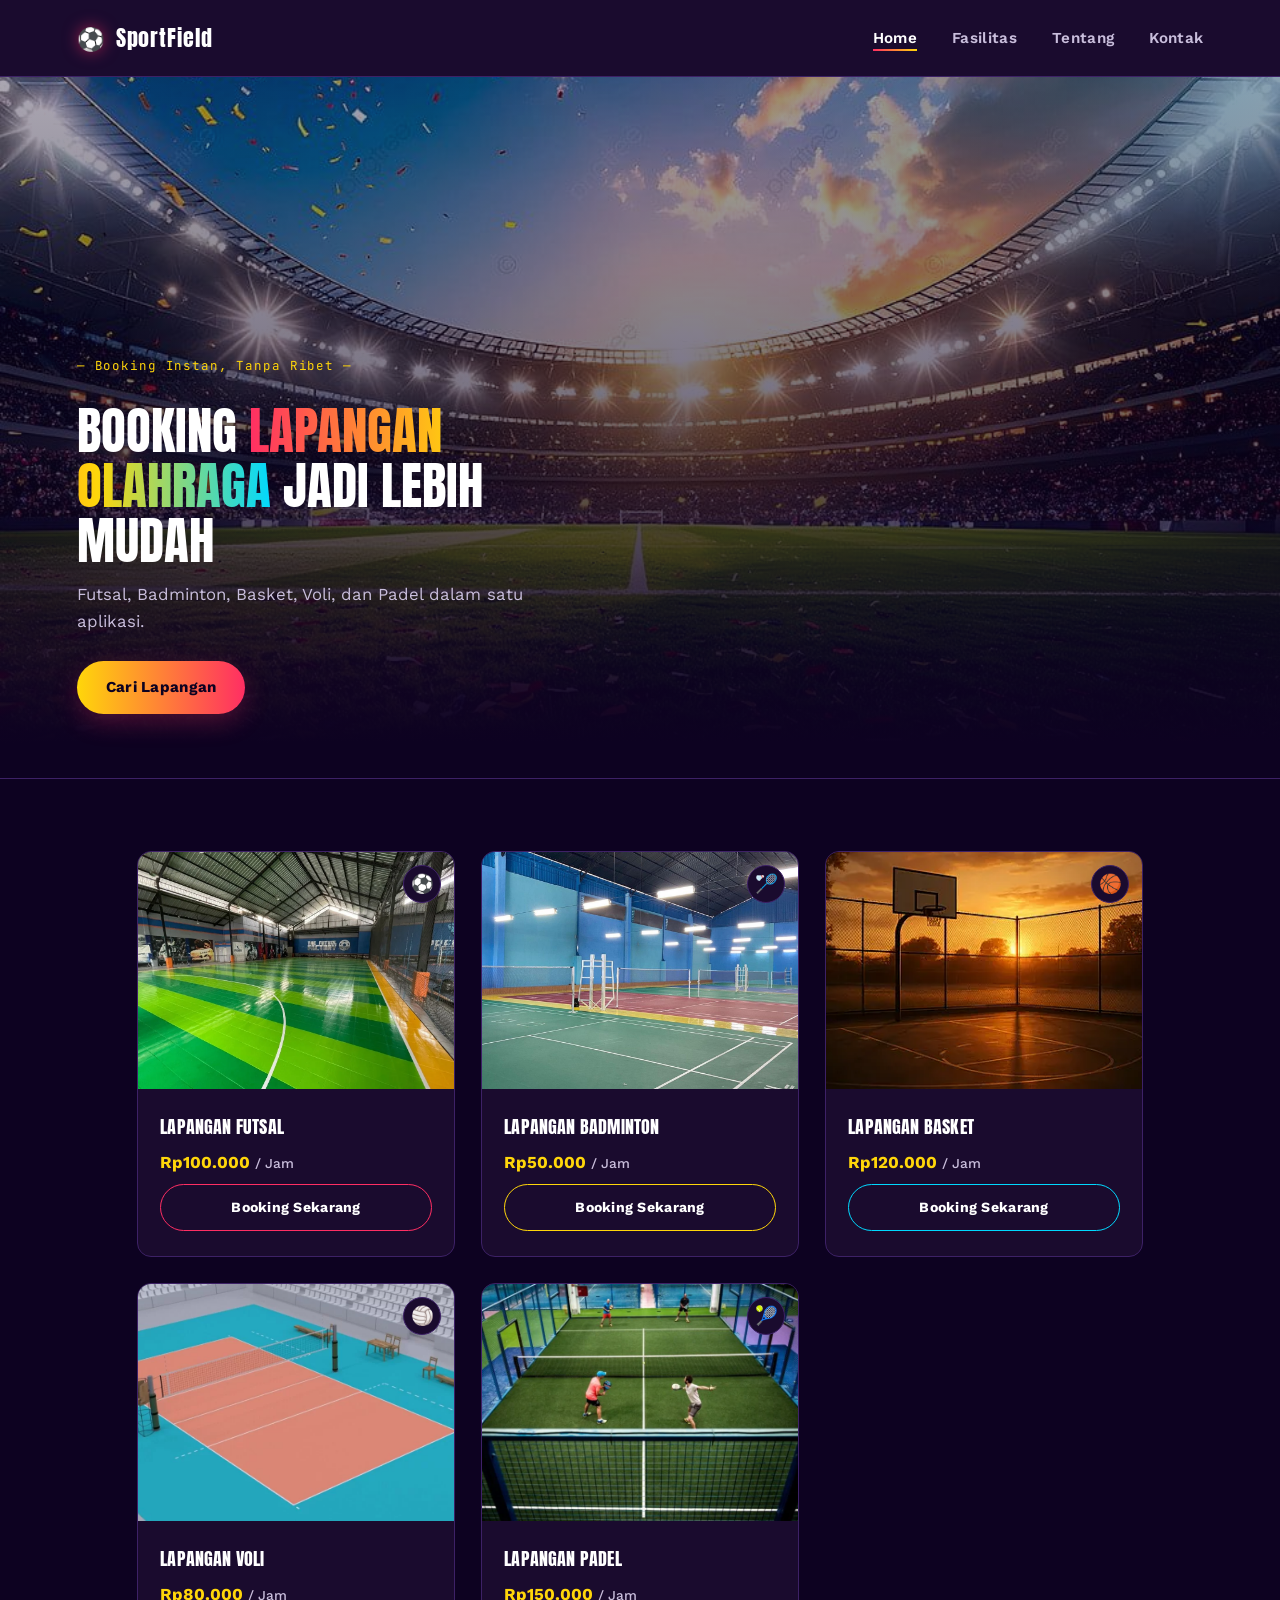
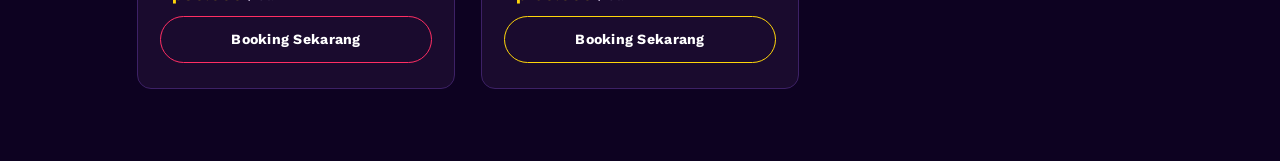
==== commit 6a36af2a: "update" ====
--- a/index.html
+++ b/index.html
@@ -17,6 +17,7 @@
 
     <ul>
         <li><a href="index.html" class="active">Home</a></li>
+        <li><a href="fasilitas.html">Fasilitas</a></li>
         <li><a href="tentang.html">Tentang</a></li>
         <li><a href="kontak.html">Kontak</a></li>
     </ul>
